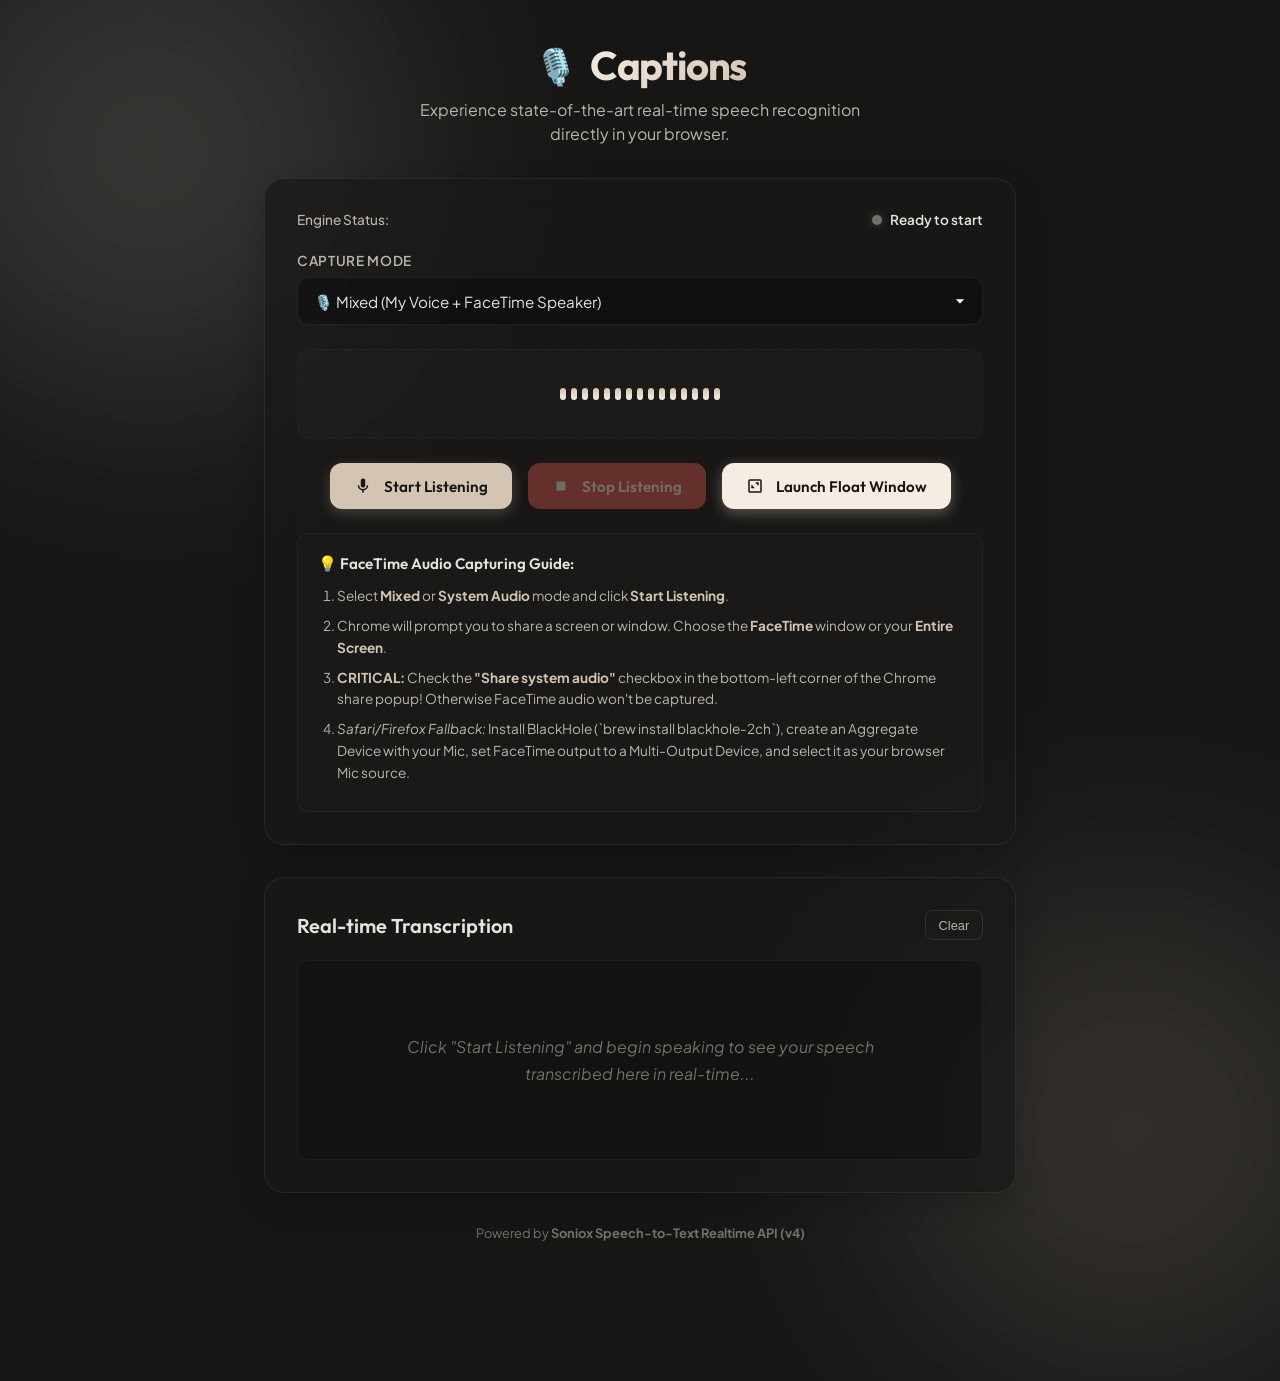
==== static/index.html @ c46feec2 "Initial commit" ====
<!DOCTYPE html>
<html lang="en">
<head>
    <meta charset="UTF-8">
    <meta name="viewport" content="width=device-width, initial-scale=1.0">
    <title>Captions — Real-time Speech-to-Text</title>
    <!-- Google Fonts -->
    <link rel="preconnect" href="https://fonts.googleapis.com">
    <link rel="preconnect" href="https://fonts.gstatic.com" crossorigin>
    <link href="https://fonts.googleapis.com/css2?family=Outfit:wght@300;400;500;600;700&family=Plus+Jakarta+Sans:wght@300;400;500;600;700&display=swap" rel="stylesheet">
    <!-- Main Style Sheet -->
    <link rel="stylesheet" href="/static/style.css?v=1.0.3">
</head>
<body>
    <!-- Background glow gradients -->
    <div class="bg-glow bg-glow-1"></div>
    <div class="bg-glow bg-glow-2"></div>

    <main class="app-container">
        <!-- Header -->
        <header class="app-header">
            <div class="logo-area">
                <span class="logo-icon">🎙️</span>
                <h1><span class="gradient-text">Captions</span></h1>
            </div>
            <p class="subtitle">Experience state-of-the-art real-time speech recognition directly in your browser.</p>
        </header>

        <!-- Main Workspace Card -->
        <section class="workspace-card">
            <!-- Connection Status -->
            <div class="status-bar">
                <span class="status-label">Engine Status:</span>
                <div class="status-indicator">
                    <span id="status-dot" class="dot dot-offline"></span>
                    <span id="status-text" class="status-text">Ready to start</span>
                </div>
            </div>

            <!-- Audio Source Selection -->
            <div class="audio-source-panel">
                <label for="select-source" class="source-label">Capture Mode</label>
                <div class="select-wrapper">
                    <select id="select-source" class="source-select">
                        <option value="mixed" selected>🎙️ Mixed (My Voice + FaceTime Speaker)</option>
                        <option value="system">🔊 System Audio Only (FaceTime Speaker Only)</option>
                        <option value="mic">🎤 Microphone Only (My Voice Only)</option>
                    </select>
                </div>
            </div>

            <!-- Visualizer Container -->
            <div class="visualizer-container" id="visualizer-container">
                <div class="wave-bar"></div>
                <div class="wave-bar"></div>
                <div class="wave-bar"></div>
                <div class="wave-bar"></div>
                <div class="wave-bar"></div>
                <div class="wave-bar"></div>
                <div class="wave-bar"></div>
                <div class="wave-bar"></div>
                <div class="wave-bar"></div>
                <div class="wave-bar"></div>
                <div class="wave-bar"></div>
                <div class="wave-bar"></div>
                <div class="wave-bar"></div>
                <div class="wave-bar"></div>
                <div class="wave-bar"></div>
            </div>

            <!-- Controls -->
            <div class="controls-panel">
                <button id="btn-start" class="btn btn-primary">
                    <svg viewBox="0 0 24 24" class="icon"><path d="M12,2A3,3 0 0,1 15,5V11A3,3 0 0,1 12,14A3,3 0 0,1 9,11V5A3,3 0 0,1 12,2M19,11C19,14.53 16.39,17.44 13,17.93V21H11V17.93C7.61,17.44 5,14.53 5,11H7A5,5 0 0,0 12,16A5,5 0 0,0 17,11H19Z"/></svg>
                    Start Listening
                </button>
                <button id="btn-stop" class="btn btn-danger" disabled>
                    <svg viewBox="0 0 24 24" class="icon"><path d="M18,18H6V6H18V18Z"/></svg>
                    Stop Listening
                </button>
                <button id="btn-float" class="btn btn-accent">
                    <svg viewBox="0 0 24 24" class="icon"><path d="M19,19H5V5H19M19,3H5A2,2 0 0,0 3,5V19A2,2 0 0,0 5,21H19A2,2 0 0,0 21,19V5A2,2 0 0,0 19,3M13,7H17V11H15V9H13M9,13H11V15H7V11H9" /></svg>
                    Launch Float Window
                </button>
            </div>

            <!-- FaceTime Guide -->
            <div class="guide-panel">
                <h4>💡 FaceTime Audio Capturing Guide:</h4>
                <ol>
                    <li>Select <strong>Mixed</strong> or <strong>System Audio</strong> mode and click <strong>Start Listening</strong>.</li>
                    <li>Chrome will prompt you to share a screen or window. Choose the <strong>FaceTime</strong> window or your <strong>Entire Screen</strong>.</li>
                    <li><strong>CRITICAL:</strong> Check the <strong>"Share system audio"</strong> checkbox in the bottom-left corner of the Chrome share popup! Otherwise FaceTime audio won't be captured.</li>
                    <li><em>Safari/Firefox Fallback:</em> Install BlackHole (`brew install blackhole-2ch`), create an Aggregate Device with your Mic, set FaceTime output to a Multi-Output Device, and select it as your browser Mic source.</li>
                </ol>
            </div>
        </section>

        <!-- Transcript Display Panel -->
        <section class="transcript-panel">
            <div class="panel-header">
                <h2>Real-time Transcription</h2>
                <button id="btn-clear" class="btn-clear" title="Clear Transcript">Clear</button>
            </div>
            
            <div class="transcript-box" id="transcript-box">
                <p id="placeholder-text" class="placeholder-text">Click "Start Listening" and begin speaking to see your speech transcribed here in real-time...</p>
                <span id="final-span" class="text-final"></span>
                <span id="nonfinal-span" class="text-nonfinal"></span>
            </div>
        </section>

        <!-- Footer / Technical Info -->
        <footer class="app-footer">
            <p>Powered by <strong>Soniox Speech-to-Text Realtime API (v4)</strong></p>
        </footer>
    </main>

    <!-- App Script -->
    <script src="/static/app.js?v=1.0.3"></script>
</body>
</html>
---- static/style.css ----
/* Design System Tokens */
:root {
    --bg-color: #171615; /* Warm dark charcoal */
    --card-bg: rgba(26, 25, 23, 0.7); /* Warmer card background */
    --border-color: rgba(225, 218, 204, 0.08); /* Warm beige border */
    --text-primary: #e6e3df; /* Warm ivory/white */
    --text-secondary: #bab6ae; /* Muted beige-grey */
    --text-faint: #73706a; /* Warm faint grey */
    
    --primary: #d4c5b3; /* Soft warm beige */
    --primary-glow: rgba(212, 197, 179, 0.25);
    --accent: #f5ede3; /* Warm ivory */
    --accent-glow: rgba(245, 237, 227, 0.3);
    
    --danger: #d9534f; /* Soft warm red */
    --danger-glow: rgba(217, 83, 79, 0.2);
    
    --success: #8bb39c; /* Soft sage green */
    --success-glow: rgba(139, 179, 156, 0.2);
    
    --font-heading: 'Outfit', -apple-system, BlinkMacSystemFont, "Segoe UI", Roboto, sans-serif;
    --font-body: 'Plus Jakarta Sans', -apple-system, BlinkMacSystemFont, "Segoe UI", Roboto, sans-serif;
}

/* Reset & Global */
* {
    box-sizing: border-box;
    margin: 0;
    padding: 0;
}

body {
    background-color: var(--bg-color);
    color: var(--text-primary);
    font-family: var(--font-body);
    min-height: 100vh;
    display: flex;
    justify-content: center;
    align-items: center;
    overflow-x: hidden;
    position: relative;
}

/* Glowing background blur elements */
.bg-glow {
    position: absolute;
    width: 500px;
    height: 500px;
    border-radius: 50%;
    filter: blur(120px);
    opacity: 0.15;
    z-index: -1;
    pointer-events: none;
}
.bg-glow-1 {
    top: -100px;
    left: -100px;
    background-color: var(--accent);
}
.bg-glow-2 {
    bottom: -100px;
    right: -100px;
    background-color: var(--primary);
}

/* Layout Container */
.app-container {
    width: 100%;
    max-width: 800px;
    padding: 2.5rem 1.5rem;
    display: flex;
    flex-direction: column;
    gap: 2rem;
}

/* Header styling */
.app-header {
    text-align: center;
}
.logo-area {
    display: flex;
    justify-content: center;
    align-items: center;
    gap: 0.75rem;
    margin-bottom: 0.5rem;
}
.logo-icon {
    font-size: 2.2rem;
}
.app-header h1 {
    font-family: var(--font-heading);
    font-size: 2.5rem;
    font-weight: 700;
    letter-spacing: -0.03em;
}
.gradient-text {
    background: linear-gradient(135deg, var(--accent) 0%, var(--primary) 100%);
    -webkit-background-clip: text;
    -webkit-text-fill-color: transparent;
}
.subtitle {
    font-size: 1rem;
    color: var(--text-secondary);
    max-width: 500px;
    margin: 0 auto;
    line-height: 1.5;
}

/* Glassmorphic card base */
.workspace-card, .transcript-panel {
    background: var(--card-bg);
    border: 1px solid var(--border-color);
    border-radius: 20px;
    backdrop-filter: blur(16px);
    box-shadow: 0 10px 30px rgba(0, 0, 0, 0.2);
    padding: 2rem;
    transition: transform 0.3s ease, border-color 0.3s ease;
}

.workspace-card:hover {
    border-color: var(--primary-glow);
}

/* Status Bar */
.status-bar {
    display: flex;
    justify-content: space-between;
    align-items: center;
    margin-bottom: 1.5rem;
    font-size: 0.85rem;
}
.status-label {
    color: var(--text-secondary);
    font-weight: 500;
}
.status-indicator {
    display: flex;
    align-items: center;
    gap: 0.5rem;
}
.dot {
    width: 10px;
    height: 10px;
    border-radius: 50%;
    display: inline-block;
}
.dot-offline {
    background-color: var(--text-faint);
    box-shadow: 0 0 8px rgba(107, 114, 128, 0.5);
}
.dot-connecting {
    background-color: var(--accent);
    box-shadow: 0 0 10px var(--accent);
    animation: pulse 1.5s infinite;
}
.dot-online {
    background-color: var(--success);
    box-shadow: 0 0 10px var(--success);
    animation: pulse-online 1.5s infinite;
}
.status-text {
    font-weight: 600;
    color: var(--text-primary);
}

/* Capture Mode Selection UI */
.audio-source-panel {
    display: flex;
    flex-direction: column;
    gap: 0.5rem;
    margin-bottom: 1.5rem;
}
.source-label {
    font-size: 0.85rem;
    font-weight: 600;
    color: var(--text-secondary);
    text-transform: uppercase;
    letter-spacing: 0.05em;
}
.select-wrapper {
    position: relative;
    width: 100%;
}
.source-select {
    width: 100%;
    background-color: rgba(0, 0, 0, 0.3);
    border: 1px solid var(--border-color);
    border-radius: 12px;
    padding: 0.85rem 1rem;
    font-family: var(--font-body);
    font-size: 0.95rem;
    color: var(--text-primary);
    cursor: pointer;
    outline: none;
    transition: all 0.3s ease;
    appearance: none; /* Removes default browser arrows */
    background-image: url("data:image/svg+xml;utf8,<svg xmlns='http://www.w3.org/2000/svg' width='24' height='24' viewBox='0 0 24 24' fill='white'><path d='M7 10l5 5 5-5z'/></svg>");
    background-repeat: no-repeat;
    background-position: right 12px center;
    background-size: 20px;
}
.source-select:hover {
    border-color: var(--primary);
    background-color: rgba(255, 255, 255, 0.02);
}
.source-select:focus {
    border-color: var(--primary);
    box-shadow: 0 0 0 2px var(--primary-glow);
}
.source-select option {
    background-color: var(--bg-color);
    color: var(--text-primary);
    padding: 10px;
}

/* FaceTime Guide Panel */
.guide-panel {
    margin-top: 1.5rem;
    background: rgba(255, 255, 255, 0.01);
    border: 1px solid rgba(255, 255, 255, 0.04);
    border-radius: 12px;
    padding: 1.25rem;
}
.guide-panel h4 {
    font-family: var(--font-heading);
    font-size: 0.95rem;
    font-weight: 600;
    color: var(--text-primary);
    margin-bottom: 0.75rem;
}
.guide-panel ol {
    padding-left: 1.2rem;
    font-size: 0.85rem;
    color: var(--text-secondary);
    line-height: 1.6;
}
.guide-panel li {
    margin-bottom: 0.5rem;
}
.guide-panel li strong {
    color: var(--primary);
}

/* Dynamic Visualizer (Wave Bars) */
.visualizer-container {
    height: 90px;
    display: flex;
    justify-content: center;
    align-items: center;
    gap: 5px;
    margin: 1.5rem 0;
    background: rgba(255, 255, 255, 0.02);
    border-radius: 12px;
    border: 1px dashed rgba(255, 255, 255, 0.04);
    overflow: hidden;
}
.wave-bar {
    width: 6px;
    height: 12px;
    background: linear-gradient(to top, var(--accent) 0%, var(--primary) 100%);
    border-radius: 3px;
    transform: scaleY(1);
    transition: transform 0.1s ease;
    transform-origin: center;
}

/* Controls Panel */
.controls-panel {
    display: flex;
    justify-content: center;
    gap: 1rem;
    flex-wrap: wrap;
}
.btn {
    display: inline-flex;
    align-items: center;
    gap: 0.75rem;
    padding: 0.85rem 1.5rem;
    font-family: var(--font-heading);
    font-size: 0.95rem;
    font-weight: 600;
    border-radius: 12px;
    border: none;
    cursor: pointer;
    transition: all 0.3s cubic-bezier(0.16, 1, 0.3, 1);
    outline: none;
}
.icon {
    width: 18px;
    height: 18px;
    fill: currentColor;
}
.btn-primary {
    background-color: var(--primary);
    color: #171615; /* Dark charcoal for contrast */
    box-shadow: 0 4px 14px var(--primary-glow);
}
.btn-primary:hover:not(:disabled) {
    transform: translateY(-2px);
    box-shadow: 0 6px 20px rgba(212, 197, 179, 0.45);
}
.btn-primary:active:not(:disabled) {
    transform: translateY(0);
}
.btn-danger {
    background-color: var(--danger);
    color: #f5ede3; /* Ivory text for readability */
    box-shadow: 0 4px 14px var(--danger-glow);
}
.btn-danger:hover:not(:disabled) {
    transform: translateY(-2px);
    box-shadow: 0 6px 20px rgba(217, 83, 79, 0.4);
}
.btn-danger:active:not(:disabled) {
    transform: translateY(0);
}
.btn-accent {
    background-color: var(--accent);
    color: #171615; /* Dark charcoal for high contrast against ivory */
    box-shadow: 0 4px 14px var(--accent-glow);
}
.btn-accent:hover:not(:disabled) {
    transform: translateY(-2px);
    box-shadow: 0 6px 20px rgba(245, 237, 227, 0.4);
}
.btn-accent:active:not(:disabled) {
    transform: translateY(0);
}
.btn:disabled {
    opacity: 0.4;
    cursor: not-allowed;
    box-shadow: none;
    transform: none !important;
}

/* Transcript Display styling */
.transcript-panel {
    display: flex;
    flex-direction: column;
    gap: 1.25rem;
}
.panel-header {
    display: flex;
    justify-content: space-between;
    align-items: center;
}
.panel-header h2 {
    font-family: var(--font-heading);
    font-size: 1.25rem;
    font-weight: 600;
}
.btn-clear {
    background: transparent;
    border: 1px solid rgba(255, 255, 255, 0.1);
    color: var(--text-secondary);
    padding: 0.4rem 0.8rem;
    border-radius: 8px;
    font-size: 0.8rem;
    cursor: pointer;
    font-weight: 500;
    transition: all 0.2s ease;
}
.btn-clear:hover {
    background: rgba(255, 255, 255, 0.05);
    border-color: rgba(255, 255, 255, 0.2);
    color: var(--text-primary);
}

.transcript-box {
    min-height: 200px;
    max-height: 400px;
    background: rgba(0, 0, 0, 0.2);
    border: 1px solid rgba(255, 255, 255, 0.04);
    border-radius: 12px;
    padding: 1.25rem;
    overflow-y: auto;
    font-size: 1.1rem;
    line-height: 1.7;
    position: relative;
    scroll-behavior: smooth;
}

/* Custom Scrollbar for Transcript Box */
.transcript-box::-webkit-scrollbar {
    width: 6px;
}
.transcript-box::-webkit-scrollbar-track {
    background: transparent;
}
.transcript-box::-webkit-scrollbar-thumb {
    background: rgba(255, 255, 255, 0.1);
    border-radius: 3px;
}
.transcript-box::-webkit-scrollbar-thumb:hover {
    background: rgba(255, 255, 255, 0.25);
}

.placeholder-text {
    color: var(--text-faint);
    font-style: italic;
    font-size: 1rem;
    position: absolute;
    top: 50%;
    left: 50%;
    transform: translate(-50%, -50%);
    width: 80%;
    text-align: center;
    pointer-events: none;
}

.text-final {
    color: var(--text-primary);
    font-weight: 400;
}

.text-nonfinal {
    color: var(--text-secondary);
    font-weight: 400;
    background: linear-gradient(135deg, var(--accent) 0%, var(--primary) 100%);
    -webkit-background-clip: text;
    -webkit-text-fill-color: transparent;
    opacity: 0.75;
    border-bottom: 1px dashed rgba(0, 240, 255, 0.3);
}

/* Footer Info */
footer {
    text-align: center;
    font-size: 0.8rem;
    color: var(--text-faint);
}

/* Animations */
@keyframes pulse {
    0% { transform: scale(1); opacity: 1; }
    50% { transform: scale(1.2); opacity: 0.6; }
    100% { transform: scale(1); opacity: 1; }
}

@keyframes pulse-online {
    0% { transform: scale(1); box-shadow: 0 0 6px var(--success); }
    50% { transform: scale(1.25); box-shadow: 0 0 14px var(--success); }
    100% { transform: scale(1); box-shadow: 0 0 6px var(--success); }
}

/* ==========================================================================
   Floating / PiP Window Styles
   ========================================================================== */
.pip-body {
    background-color: #06070a !important;
    color: var(--text-primary) !important;
    margin: 0 !important;
    padding: 12px !important;
    height: 100vh !important;
    overflow: hidden !important;
    display: flex !important;
    flex-direction: column !important;
    font-family: var(--font-body) !important;
}

.pip-root {
    display: flex;
    flex-direction: column;
    height: 100%;
}

.pip-transcript-box {
    flex: 1;
    overflow-y: auto;
    font-size: 1.25rem;
    font-weight: 400;
    line-height: 1.6;
    padding-right: 4px;
    scroll-behavior: smooth;
    display: flex;
    flex-direction: column;
    justify-content: flex-end; /* Keeps text pinned to the bottom */
}

/* Hide scrollbars in PiP window for complete minimalism */
.pip-transcript-box::-webkit-scrollbar {
    display: none;
}

.pip-scroll-wrapper {
    display: inline;
}

.pip-text-final {
    color: #ffffff;
}

.pip-text-nonfinal {
    background: linear-gradient(135deg, var(--accent) 0%, var(--primary) 100%);
    -webkit-background-clip: text;
    -webkit-text-fill-color: transparent;
    opacity: 0.85;
    border-bottom: 1px dashed rgba(0, 240, 255, 0.3);
}
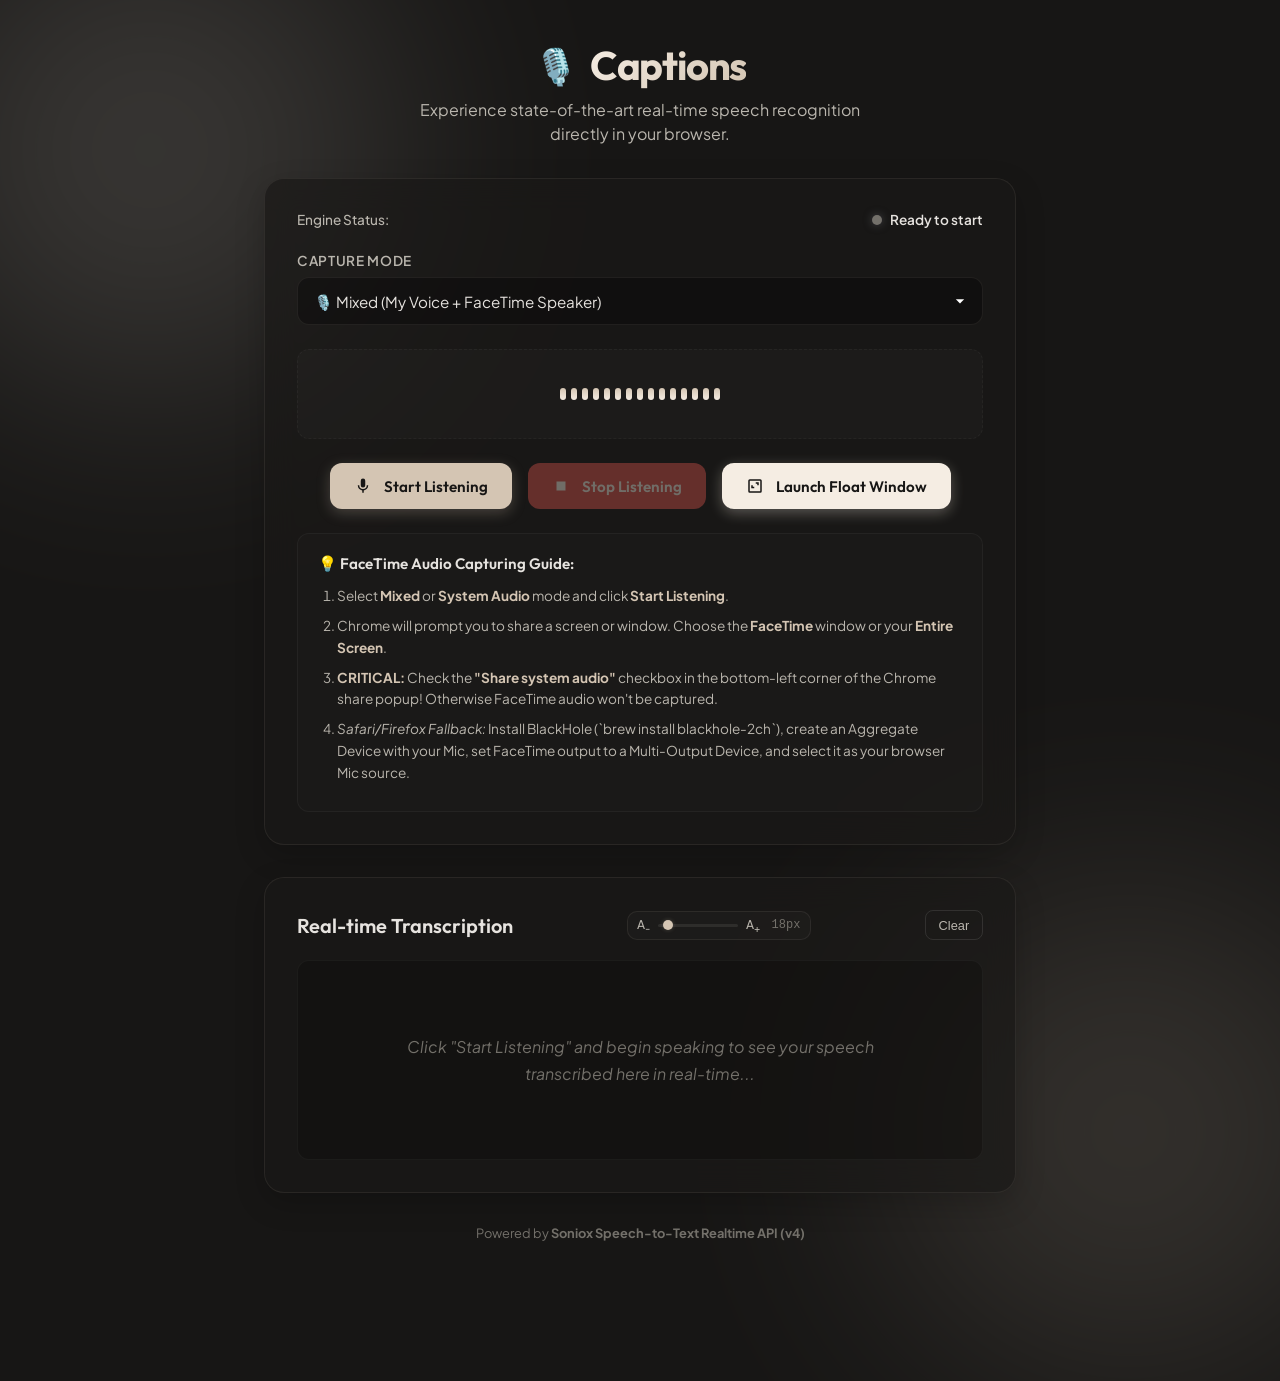
==== commit 5a90ce27: "Implement bi-directional font size adjustment slider and zoom buttons" ====
--- a/static/index.html
+++ b/static/index.html
@@ -100,8 +100,15 @@
         <section class="transcript-panel">
             <div class="panel-header">
                 <h2>Real-time Transcription</h2>
+                <div class="font-size-control">
+                    <span class="font-label">A<sub>-</sub></span>
+                    <input type="range" id="font-size-slider" min="14" max="72" value="18" class="font-slider">
+                    <span class="font-label">A<sub>+</sub></span>
+                    <span id="font-size-value" class="font-value">18px</span>
+                </div>
                 <button id="btn-clear" class="btn-clear" title="Clear Transcript">Clear</button>
             </div>
+
             
             <div class="transcript-box" id="transcript-box">
                 <p id="placeholder-text" class="placeholder-text">Click "Start Listening" and begin speaking to see your speech transcribed here in real-time...</p>
--- a/static/style.css
+++ b/static/style.css
@@ -374,11 +374,60 @@
     border-radius: 12px;
     padding: 1.25rem;
     overflow-y: auto;
-    font-size: 1.1rem;
+    font-size: var(--caption-font-size, 18px);
     line-height: 1.7;
     position: relative;
     scroll-behavior: smooth;
 }
+
+/* Font Size Control */
+.font-size-control {
+    display: flex;
+    align-items: center;
+    gap: 0.5rem;
+    background: rgba(255, 255, 255, 0.02);
+    border: 1px solid var(--border-color);
+    padding: 0.3rem 0.6rem;
+    border-radius: 10px;
+    color: var(--text-secondary);
+}
+.font-label {
+    font-size: 0.75rem;
+    font-weight: 500;
+    user-select: none;
+}
+.font-slider {
+    -webkit-appearance: none;
+    appearance: none;
+    width: 80px;
+    height: 3px;
+    background: rgba(255, 255, 255, 0.08);
+    border-radius: 2px;
+    outline: none;
+    cursor: pointer;
+}
+.font-slider::-webkit-slider-thumb {
+    -webkit-appearance: none;
+    appearance: none;
+    width: 10px;
+    height: 10px;
+    border-radius: 50%;
+    background: var(--primary);
+    box-shadow: 0 0 4px var(--primary-glow);
+    transition: transform 0.1s ease;
+}
+.font-slider::-webkit-slider-thumb:hover {
+    transform: scale(1.3);
+}
+.font-value {
+    font-size: 0.75rem;
+    font-family: monospace;
+    color: var(--text-faint);
+    min-width: 32px;
+    text-align: right;
+    user-select: none;
+}
+
 
 /* Custom Scrollbar for Transcript Box */
 .transcript-box::-webkit-scrollbar {
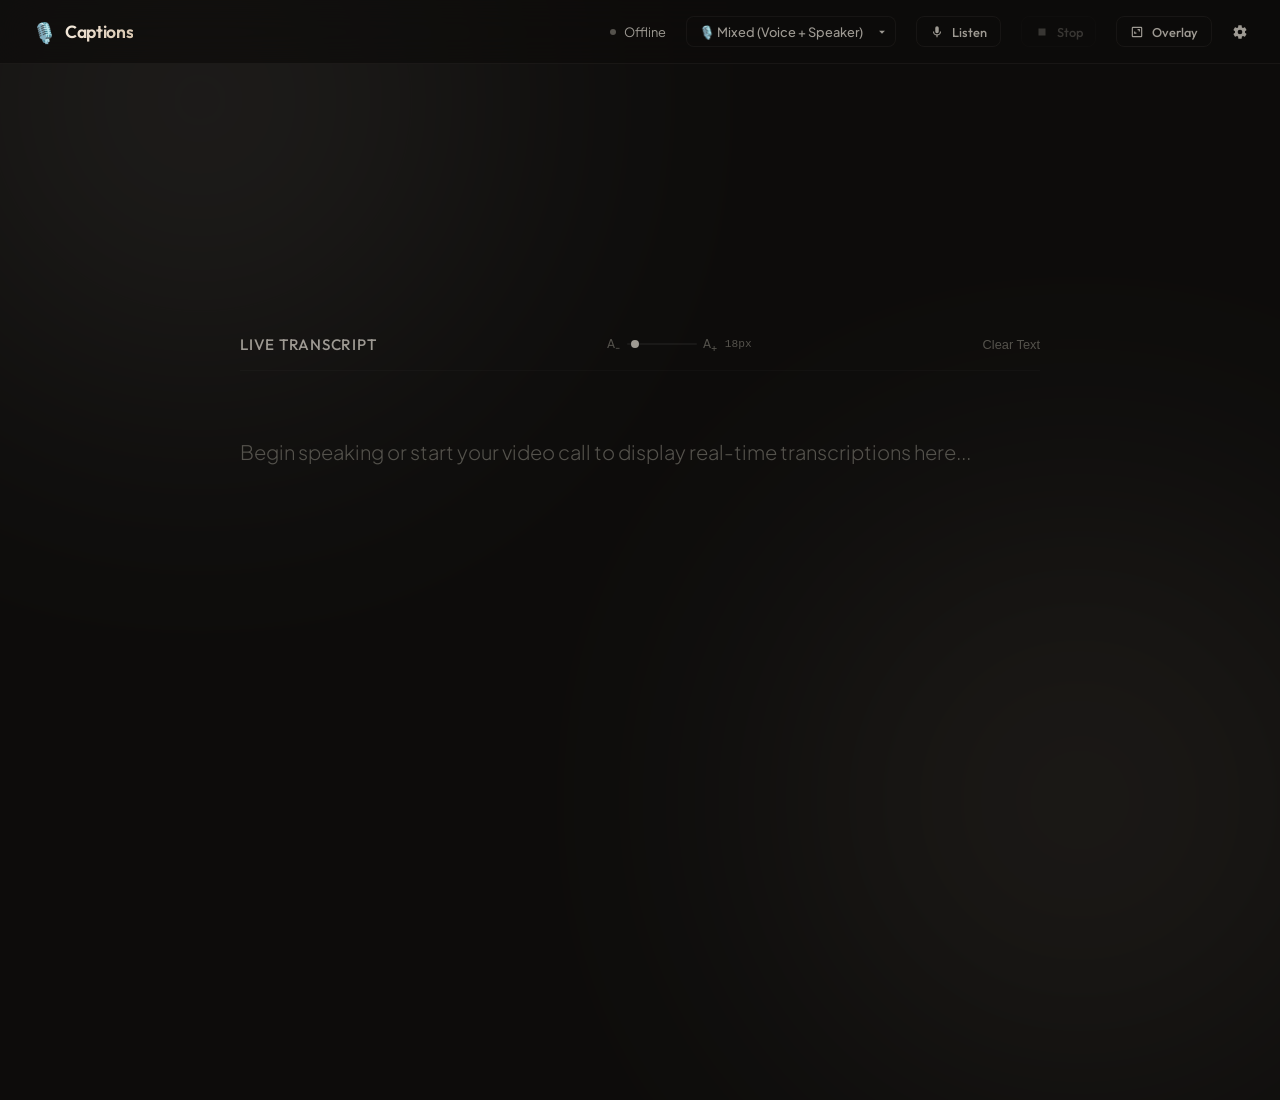
==== commit 2f75127a: "Redesign UI to a premium minimalist consumer product inspired by Arc, Linear, and macOS accessibilit" ====
--- a/static/index.html
+++ b/static/index.html
@@ -7,7 +7,7 @@
     <!-- Google Fonts -->
     <link rel="preconnect" href="https://fonts.googleapis.com">
     <link rel="preconnect" href="https://fonts.gstatic.com" crossorigin>
-    <link href="https://fonts.googleapis.com/css2?family=Outfit:wght@300;400;500;600;700&family=Plus+Jakarta+Sans:wght@300;400;500;600;700&display=swap" rel="stylesheet">
+    <link href="https://fonts.googleapis.com/css2?family=Outfit:wght@300;400;500;600;700&family=Plus+Jakarta+Sans:wght@300;400;500;600&display=swap" rel="stylesheet">
     <!-- Main Style Sheet -->
     <link rel="stylesheet" href="/static/style.css?v=1.0.3">
 </head>
@@ -15,114 +15,125 @@
     <!-- Background glow gradients -->
     <div class="bg-glow bg-glow-1"></div>
     <div class="bg-glow bg-glow-2"></div>
-
-    <main class="app-container">
-        <!-- Header -->
-        <header class="app-header">
-            <div class="logo-area">
-                <span class="logo-icon">🎙️</span>
-                <h1><span class="gradient-text">Captions</span></h1>
-            </div>
-            <p class="subtitle">Experience state-of-the-art real-time speech recognition directly in your browser.</p>
-        </header>
-
-        <!-- Main Workspace Card -->
-        <section class="workspace-card">
-            <!-- Connection Status -->
-            <div class="status-bar">
-                <span class="status-label">Engine Status:</span>
-                <div class="status-indicator">
-                    <span id="status-dot" class="dot dot-offline"></span>
-                    <span id="status-text" class="status-text">Ready to start</span>
+ 
+    <!-- Minimal Top Toolbar -->
+    <header class="app-toolbar">
+        <div class="logo-area">
+            <span class="logo-icon">🎙️</span>
+            <span class="logo-text">Captions</span>
+        </div>
+ 
+        <div class="toolbar-controls">
+            <!-- Engine Status -->
+            <div class="status-indicator">
+                <span id="status-dot" class="dot dot-offline"></span>
+                <span id="status-text" class="status-text">Offline</span>
+                
+                <!-- Tiny Audio Wave Visualizer -->
+                <div class="visualizer-mini" id="visualizer-mini" style="display: none;">
+                    <div class="mini-bar"></div>
+                    <div class="mini-bar"></div>
+                    <div class="mini-bar"></div>
+                    <div class="mini-bar"></div>
                 </div>
             </div>
-
-            <!-- Audio Source Selection -->
-            <div class="audio-source-panel">
-                <label for="select-source" class="source-label">Capture Mode</label>
-                <div class="select-wrapper">
-                    <select id="select-source" class="source-select">
-                        <option value="mixed" selected>🎙️ Mixed (My Voice + FaceTime Speaker)</option>
-                        <option value="system">🔊 System Audio Only (FaceTime Speaker Only)</option>
-                        <option value="mic">🎤 Microphone Only (My Voice Only)</option>
-                    </select>
-                </div>
+ 
+            <!-- Audio Capture Source Selector -->
+            <div class="select-wrapper">
+                <select id="select-source" class="source-select" title="Capture Mode">
+                    <option value="mixed" selected>🎙️ Mixed (Voice + Speaker)</option>
+                    <option value="system">🔊 System Audio Only</option>
+                    <option value="mic">🎤 Microphone Only</option>
+                </select>
             </div>
-
-            <!-- Visualizer Container -->
-            <div class="visualizer-container" id="visualizer-container">
-                <div class="wave-bar"></div>
-                <div class="wave-bar"></div>
-                <div class="wave-bar"></div>
-                <div class="wave-bar"></div>
-                <div class="wave-bar"></div>
-                <div class="wave-bar"></div>
-                <div class="wave-bar"></div>
-                <div class="wave-bar"></div>
-                <div class="wave-bar"></div>
-                <div class="wave-bar"></div>
-                <div class="wave-bar"></div>
-                <div class="wave-bar"></div>
-                <div class="wave-bar"></div>
-                <div class="wave-bar"></div>
-                <div class="wave-bar"></div>
-            </div>
-
-            <!-- Controls -->
-            <div class="controls-panel">
-                <button id="btn-start" class="btn btn-primary">
-                    <svg viewBox="0 0 24 24" class="icon"><path d="M12,2A3,3 0 0,1 15,5V11A3,3 0 0,1 12,14A3,3 0 0,1 9,11V5A3,3 0 0,1 12,2M19,11C19,14.53 16.39,17.44 13,17.93V21H11V17.93C7.61,17.44 5,14.53 5,11H7A5,5 0 0,0 12,16A5,5 0 0,0 17,11H19Z"/></svg>
-                    Start Listening
-                </button>
-                <button id="btn-stop" class="btn btn-danger" disabled>
-                    <svg viewBox="0 0 24 24" class="icon"><path d="M18,18H6V6H18V18Z"/></svg>
-                    Stop Listening
-                </button>
-                <button id="btn-float" class="btn btn-accent">
-                    <svg viewBox="0 0 24 24" class="icon"><path d="M19,19H5V5H19M19,3H5A2,2 0 0,0 3,5V19A2,2 0 0,0 5,21H19A2,2 0 0,0 21,19V5A2,2 0 0,0 19,3M13,7H17V11H15V9H13M9,13H11V15H7V11H9" /></svg>
-                    Launch Float Window
-                </button>
-            </div>
-
-            <!-- FaceTime Guide -->
-            <div class="guide-panel">
-                <h4>💡 FaceTime Audio Capturing Guide:</h4>
-                <ol>
-                    <li>Select <strong>Mixed</strong> or <strong>System Audio</strong> mode and click <strong>Start Listening</strong>.</li>
-                    <li>Chrome will prompt you to share a screen or window. Choose the <strong>FaceTime</strong> window or your <strong>Entire Screen</strong>.</li>
-                    <li><strong>CRITICAL:</strong> Check the <strong>"Share system audio"</strong> checkbox in the bottom-left corner of the Chrome share popup! Otherwise FaceTime audio won't be captured.</li>
-                    <li><em>Safari/Firefox Fallback:</em> Install BlackHole (`brew install blackhole-2ch`), create an Aggregate Device with your Mic, set FaceTime output to a Multi-Output Device, and select it as your browser Mic source.</li>
-                </ol>
-            </div>
-        </section>
-
-        <!-- Transcript Display Panel -->
-        <section class="transcript-panel">
-            <div class="panel-header">
-                <h2>Real-time Transcription</h2>
+ 
+            <!-- Control Buttons -->
+            <button id="btn-start" class="btn-minimal" title="Start Listening">
+                <svg viewBox="0 0 24 24"><path d="M12,2A3,3 0 0,1 15,5V11A3,3 0 0,1 12,14A3,3 0 0,1 9,11V5A3,3 0 0,1 12,2M19,11C19,14.53 16.39,17.44 13,17.93V21H11V17.93C7.61,17.44 5,14.53 5,11H7A5,5 0 0,0 12,16A5,5 0 0,0 17,11H19Z"/></svg>
+                Listen
+            </button>
+            <button id="btn-stop" class="btn-minimal" disabled title="Stop Listening">
+                <svg viewBox="0 0 24 24"><path d="M18,18H6V6H18V18Z"/></svg>
+                Stop
+            </button>
+            <button id="btn-float" class="btn-minimal" title="Launch Float overlay">
+                <svg viewBox="0 0 24 24"><path d="M19,19H5V5H19M19,3H5A2,2 0 0,0 3,5V19A2,2 0 0,0 5,21H19A2,2 0 0,0 21,19V5A2,2 0 0,0 19,3M13,7H17V11H15V9H13M9,13H11V15H7V11H9" /></svg>
+                Overlay
+            </button>
+ 
+            <!-- Settings Toggler -->
+            <button id="btn-settings" class="btn-settings" title="Application Settings">
+                <svg viewBox="0 0 24 24"><path d="M12,15.5A3.5,3.5 0 0,1 8.5,12A3.5,3.5 0 0,1 12,8.5A3.5,3.5 0 0,1 15.5,12A3.5,3.5 0 0,1 12,15.5M19.43,12.97C19.47,12.65 19.5,12.33 19.5,12C19.5,11.67 19.47,11.34 19.43,11L21.54,9.37C21.73,9.22 21.78,8.95 21.66,8.73L19.66,5.27C19.54,5.05 19.27,4.96 19.05,5.05L16.56,6.05C16.04,5.66 15.47,5.34 14.86,5.08L14.47,2.42C14.43,2.18 14.22,2 13.97,2H9.97C9.72,2 9.51,2.18 9.47,2.42L9.09,5.08C8.47,5.34 7.9,5.66 7.38,6.05L4.89,5.05C4.67,4.96 4.4,5.05 4.28,5.27L2.28,8.73C2.16,8.95 2.21,9.22 2.4,9.37L4.51,11C4.47,11.34 4.5,11.67 4.5,12C4.5,12.33 4.47,12.65 4.51,12.97L2.4,14.63C2.21,14.78 2.16,15.05 2.28,15.27L4.28,18.73C4.4,18.95 4.67,19.04 4.89,18.95L7.38,17.95C7.9,18.34 8.47,18.66 9.09,18.92L9.47,21.58C9.51,21.82 9.72,22 9.97,22H13.97C14.22,22 14.43,21.82 14.47,21.58L14.86,18.92C15.47,18.66 16.04,18.34 16.56,17.95L19.05,18.95C19.27,19.04 19.54,18.95 19.66,18.73L21.66,15.27C21.78,15.05 21.73,14.78 21.54,14.63L19.43,12.97Z"/></svg>
+            </button>
+        </div>
+    </header>
+ 
+    <!-- Main Workspace -->
+    <main class="app-main">
+        <section class="transcript-container">
+            <!-- Transcript Header -->
+            <div class="transcript-header">
+                <h2>Live Transcript</h2>
+                
+                <!-- Compact Font Size slider -->
                 <div class="font-size-control">
                     <span class="font-label">A<sub>-</sub></span>
                     <input type="range" id="font-size-slider" min="14" max="72" value="18" class="font-slider">
                     <span class="font-label">A<sub>+</sub></span>
                     <span id="font-size-value" class="font-value">18px</span>
                 </div>
-                <button id="btn-clear" class="btn-clear" title="Clear Transcript">Clear</button>
+ 
+                <button id="btn-clear" class="btn-clear" title="Clear Transcript">Clear Text</button>
             </div>
-
-            
+ 
+            <!-- Focused Transcript Box -->
             <div class="transcript-box" id="transcript-box">
-                <p id="placeholder-text" class="placeholder-text">Click "Start Listening" and begin speaking to see your speech transcribed here in real-time...</p>
+                <p id="placeholder-text" class="placeholder-text">Begin speaking or start your video call to display real-time transcriptions here...</p>
                 <span id="final-span" class="text-final"></span>
                 <span id="nonfinal-span" class="text-nonfinal"></span>
             </div>
         </section>
-
-        <!-- Footer / Technical Info -->
-        <footer class="app-footer">
-            <p>Powered by <strong>Soniox Speech-to-Text Realtime API (v4)</strong></p>
-        </footer>
     </main>
-
+ 
+    <!-- Settings Overlay Modal (Raycast style) -->
+    <div class="modal-overlay" id="settings-modal-overlay">
+        <div class="settings-modal">
+            <header class="modal-header">
+                <h3>Application Settings</h3>
+                <button id="btn-close-modal" class="btn-close-modal" title="Close Settings">×</button>
+            </header>
+ 
+            <div class="modal-body">
+                <!-- Guide Section -->
+                <div class="settings-section">
+                    <h4>💡 FaceTime Audio Capturing Guide</h4>
+                    <ol class="guide-list">
+                        <li>Select <strong>Mixed</strong> or <strong>System Audio</strong> capture mode.</li>
+                        <li>Click <strong>Listen</strong> and Chrome will prompt you to share a screen or window.</li>
+                        <li>Select the <strong>FaceTime</strong> window or your <strong>Entire Screen</strong>.</li>
+                        <li><strong>CRITICAL:</strong> Check the <strong>"Share system audio"</strong> checkbox in the Chrome share popup window! Otherwise FaceTime speaker audio won't be captured.</li>
+                        <li><em>Safari/Firefox Fallback:</em> Create an Aggregate Device with BlackHole and map it as your default Mic source.</li>
+                    </ol>
+                </div>
+ 
+                <!-- Info Section -->
+                <div class="settings-section">
+                    <h4>⚙️ System Info</h4>
+                    <ul class="guide-list" style="list-style-type: none; padding-left: 0;">
+                        <li>Status: <strong style="color: var(--text-primary)">Ready to connect</strong></li>
+                        <li>Backend Host: <code style="font-family: monospace; color: var(--primary);">localhost:8000</code></li>
+                        <li>Interface Resolution: <strong style="color: var(--text-primary)">Consumer High-DPI</strong></li>
+                    </ul>
+                </div>
+            </div>
+ 
+            <footer class="modal-footer">
+                <p>Powered by <strong>Soniox Realtime API (v4)</strong></p>
+                <span>v1.1.0</span>
+            </footer>
+        </div>
+    </div>
+ 
     <!-- App Script -->
     <script src="/static/app.js?v=1.0.3"></script>
 </body>
--- a/static/style.css
+++ b/static/style.css
@@ -1,28 +1,29 @@
-/* Design System Tokens */
+/* Premium Consumer Design System Tokens */
 :root {
-    --bg-color: #171615; /* Warm dark charcoal */
-    --card-bg: rgba(26, 25, 23, 0.7); /* Warmer card background */
-    --border-color: rgba(225, 218, 204, 0.08); /* Warm beige border */
-    --text-primary: #e6e3df; /* Warm ivory/white */
-    --text-secondary: #bab6ae; /* Muted beige-grey */
-    --text-faint: #73706a; /* Warm faint grey */
+    --bg-color: #0d0c0b; /* Deep warm black/charcoal */
+    --card-bg: rgba(22, 21, 19, 0.6); /* Translucent warm grey */
+    --border-color: rgba(225, 218, 204, 0.05); /* Minimal separator line */
+    --text-primary: #f2efeb; /* Soft warm white/ivory */
+    --text-secondary: #9e9a93; /* Muted warm grey */
+    --text-faint: #54524c; /* Faint warm grey */
     
-    --primary: #d4c5b3; /* Soft warm beige */
-    --primary-glow: rgba(212, 197, 179, 0.25);
-    --accent: #f5ede3; /* Warm ivory */
-    --accent-glow: rgba(245, 237, 227, 0.3);
+    --primary: #d6c3ac; /* Soft warm sand/beige */
+    --primary-glow: rgba(214, 195, 172, 0.15);
+    --accent: #f7ede0; /* Bright warm ivory */
+    --accent-glow: rgba(247, 237, 224, 0.2);
     
-    --danger: #d9534f; /* Soft warm red */
-    --danger-glow: rgba(217, 83, 79, 0.2);
-    
+    --danger: #e06c67; /* Soft warm red */
+    --danger-glow: rgba(224, 108, 103, 0.15);
     --success: #8bb39c; /* Soft sage green */
     --success-glow: rgba(139, 179, 156, 0.2);
     
     --font-heading: 'Outfit', -apple-system, BlinkMacSystemFont, "Segoe UI", Roboto, sans-serif;
     --font-body: 'Plus Jakarta Sans', -apple-system, BlinkMacSystemFont, "Segoe UI", Roboto, sans-serif;
-}
-
-/* Reset & Global */
+    
+    --caption-font-size: 1.5rem;
+}
+
+/* Global Reset */
 * {
     box-sizing: border-box;
     margin: 0;
@@ -34,427 +35,278 @@
     color: var(--text-primary);
     font-family: var(--font-body);
     min-height: 100vh;
-    display: flex;
-    justify-content: center;
-    align-items: center;
-    overflow-x: hidden;
+    overflow: hidden;
     position: relative;
-}
-
-/* Glowing background blur elements */
+    display: flex;
+    flex-direction: column;
+}
+
+/* Arc-style Background Ambient Glows */
 .bg-glow {
     position: absolute;
-    width: 500px;
-    height: 500px;
+    width: 600px;
+    height: 600px;
     border-radius: 50%;
-    filter: blur(120px);
-    opacity: 0.15;
+    filter: blur(140px);
+    opacity: 0.08;
     z-index: -1;
     pointer-events: none;
 }
 .bg-glow-1 {
-    top: -100px;
+    top: -200px;
     left: -100px;
     background-color: var(--accent);
 }
 .bg-glow-2 {
-    bottom: -100px;
+    bottom: -200px;
     right: -100px;
     background-color: var(--primary);
 }
 
-/* Layout Container */
-.app-container {
+/* Minimal Top Toolbar (Arc / Raycast style) */
+.app-toolbar {
     width: 100%;
-    max-width: 800px;
-    padding: 2.5rem 1.5rem;
-    display: flex;
-    flex-direction: column;
-    gap: 2rem;
-}
-
-/* Header styling */
-.app-header {
-    text-align: center;
-}
+    height: 64px;
+    border-bottom: 1px solid var(--border-color);
+    background: rgba(13, 12, 11, 0.7);
+    backdrop-filter: blur(20px);
+    -webkit-backdrop-filter: blur(20px);
+    display: flex;
+    justify-content: space-between;
+    align-items: center;
+    padding: 0 2rem;
+    z-index: 100;
+}
+
 .logo-area {
     display: flex;
-    justify-content: center;
-    align-items: center;
-    gap: 0.75rem;
-    margin-bottom: 0.5rem;
+    align-items: center;
+    gap: 0.5rem;
 }
 .logo-icon {
-    font-size: 2.2rem;
-}
-.app-header h1 {
+    font-size: 1.25rem;
+}
+.logo-text {
     font-family: var(--font-heading);
-    font-size: 2.5rem;
-    font-weight: 700;
-    letter-spacing: -0.03em;
-}
-.gradient-text {
+    font-size: 1.1rem;
+    font-weight: 600;
+    letter-spacing: -0.02em;
     background: linear-gradient(135deg, var(--accent) 0%, var(--primary) 100%);
     -webkit-background-clip: text;
     -webkit-text-fill-color: transparent;
 }
-.subtitle {
-    font-size: 1rem;
-    color: var(--text-secondary);
-    max-width: 500px;
-    margin: 0 auto;
-    line-height: 1.5;
-}
-
-/* Glassmorphic card base */
-.workspace-card, .transcript-panel {
-    background: var(--card-bg);
-    border: 1px solid var(--border-color);
-    border-radius: 20px;
-    backdrop-filter: blur(16px);
-    box-shadow: 0 10px 30px rgba(0, 0, 0, 0.2);
-    padding: 2rem;
-    transition: transform 0.3s ease, border-color 0.3s ease;
-}
-
-.workspace-card:hover {
-    border-color: var(--primary-glow);
-}
-
-/* Status Bar */
-.status-bar {
-    display: flex;
-    justify-content: space-between;
-    align-items: center;
-    margin-bottom: 1.5rem;
-    font-size: 0.85rem;
-}
-.status-label {
-    color: var(--text-secondary);
-    font-weight: 500;
-}
+
+/* Toolbar Control Group */
+.toolbar-controls {
+    display: flex;
+    align-items: center;
+    gap: 1.25rem;
+}
+
+/* Status Indicator Group */
 .status-indicator {
     display: flex;
     align-items: center;
     gap: 0.5rem;
+    font-size: 0.8rem;
+    color: var(--text-secondary);
 }
 .dot {
-    width: 10px;
-    height: 10px;
+    width: 6px;
+    height: 6px;
     border-radius: 50%;
-    display: inline-block;
 }
 .dot-offline {
     background-color: var(--text-faint);
-    box-shadow: 0 0 8px rgba(107, 114, 128, 0.5);
 }
 .dot-connecting {
-    background-color: var(--accent);
-    box-shadow: 0 0 10px var(--accent);
+    background-color: var(--primary);
+    box-shadow: 0 0 8px var(--primary-glow);
     animation: pulse 1.5s infinite;
 }
 .dot-online {
     background-color: var(--success);
-    box-shadow: 0 0 10px var(--success);
+    box-shadow: 0 0 8px var(--success-glow);
     animation: pulse-online 1.5s infinite;
 }
-.status-text {
-    font-weight: 600;
-    color: var(--text-primary);
-}
-
-/* Capture Mode Selection UI */
-.audio-source-panel {
+
+/* Minimal Selector Dropdown */
+.select-wrapper {
+    position: relative;
+}
+.source-select {
+    background: transparent;
+    border: 1px solid var(--border-color);
+    border-radius: 8px;
+    padding: 0.4rem 2rem 0.4rem 0.75rem;
+    font-family: var(--font-body);
+    font-size: 0.8rem;
+    font-weight: 500;
+    color: var(--text-secondary);
+    cursor: pointer;
+    outline: none;
+    appearance: none;
+    -webkit-appearance: none;
+    background-image: url("data:image/svg+xml;utf8,<svg xmlns='http://www.w3.org/2000/svg' width='16' height='16' viewBox='0 0 24 24' fill='%239e9a93'><path d='M7 10l5 5 5-5z'/></svg>");
+    background-repeat: no-repeat;
+    background-position: right 6px center;
+    background-size: 14px;
+    transition: all 0.2s ease;
+}
+.source-select:hover {
+    color: var(--text-primary);
+    border-color: rgba(255, 255, 255, 0.15);
+}
+
+/* Minimal Action Buttons */
+.btn-minimal {
+    background: transparent;
+    border: 1px solid var(--border-color);
+    color: var(--text-secondary);
+    padding: 0.4rem 0.8rem;
+    border-radius: 8px;
+    font-family: var(--font-heading);
+    font-size: 0.8rem;
+    font-weight: 500;
+    cursor: pointer;
+    display: inline-flex;
+    align-items: center;
+    gap: 0.5rem;
+    transition: all 0.2s ease;
+    outline: none;
+}
+.btn-minimal:hover:not(:disabled) {
+    color: var(--text-primary);
+    border-color: rgba(255, 255, 255, 0.15);
+    background: rgba(255, 255, 255, 0.02);
+}
+.btn-minimal.active {
+    background: rgba(255, 255, 255, 0.05);
+    border-color: rgba(255, 255, 255, 0.2);
+    color: var(--text-primary);
+}
+.btn-minimal:disabled {
+    opacity: 0.3;
+    cursor: not-allowed;
+}
+
+.btn-minimal svg {
+    width: 14px;
+    height: 14px;
+    fill: currentColor;
+}
+
+/* Settings Icon Button */
+.btn-settings {
+    background: transparent;
+    border: none;
+    color: var(--text-secondary);
+    cursor: pointer;
+    display: flex;
+    align-items: center;
+    justify-content: center;
+    transition: color 0.2s ease;
+    outline: none;
+}
+.btn-settings:hover {
+    color: var(--text-primary);
+}
+.btn-settings svg {
+    width: 16px;
+    height: 16px;
+    fill: currentColor;
+}
+
+/* Tiny Audio Wave Visualizer */
+.visualizer-mini {
+    display: flex;
+    align-items: center;
+    gap: 2px;
+    height: 12px;
+    width: 24px;
+}
+.mini-bar {
+    width: 2px;
+    height: 3px;
+    background-color: var(--primary);
+    border-radius: 1px;
+    transition: height 0.1s ease;
+}
+
+/* Main Writing Area Layout */
+.app-main {
+    flex: 1;
+    display: flex;
+    justify-content: center;
+    align-items: center;
+    position: relative;
+    padding: 2rem;
+    height: calc(100vh - 64px);
+}
+
+/* Focused Transcription Container (Linear/Document style) */
+.transcript-container {
+    width: 100%;
+    max-width: 800px;
+    height: 100%;
     display: flex;
     flex-direction: column;
-    gap: 0.5rem;
-    margin-bottom: 1.5rem;
-}
-.source-label {
-    font-size: 0.85rem;
-    font-weight: 600;
+    position: relative;
+}
+
+.transcript-header {
+    display: flex;
+    justify-content: space-between;
+    align-items: center;
+    padding-bottom: 1rem;
+    border-bottom: 1px solid rgba(255, 255, 255, 0.02);
+    margin-bottom: 2rem;
+}
+.transcript-header h2 {
+    font-family: var(--font-heading);
+    font-size: 0.95rem;
+    font-weight: 500;
     color: var(--text-secondary);
     text-transform: uppercase;
     letter-spacing: 0.05em;
 }
-.select-wrapper {
-    position: relative;
-    width: 100%;
-}
-.source-select {
-    width: 100%;
-    background-color: rgba(0, 0, 0, 0.3);
-    border: 1px solid var(--border-color);
-    border-radius: 12px;
-    padding: 0.85rem 1rem;
-    font-family: var(--font-body);
-    font-size: 0.95rem;
-    color: var(--text-primary);
-    cursor: pointer;
-    outline: none;
-    transition: all 0.3s ease;
-    appearance: none; /* Removes default browser arrows */
-    background-image: url("data:image/svg+xml;utf8,<svg xmlns='http://www.w3.org/2000/svg' width='24' height='24' viewBox='0 0 24 24' fill='white'><path d='M7 10l5 5 5-5z'/></svg>");
-    background-repeat: no-repeat;
-    background-position: right 12px center;
-    background-size: 20px;
-}
-.source-select:hover {
-    border-color: var(--primary);
-    background-color: rgba(255, 255, 255, 0.02);
-}
-.source-select:focus {
-    border-color: var(--primary);
-    box-shadow: 0 0 0 2px var(--primary-glow);
-}
-.source-select option {
-    background-color: var(--bg-color);
-    color: var(--text-primary);
-    padding: 10px;
-}
-
-/* FaceTime Guide Panel */
-.guide-panel {
-    margin-top: 1.5rem;
-    background: rgba(255, 255, 255, 0.01);
-    border: 1px solid rgba(255, 255, 255, 0.04);
-    border-radius: 12px;
-    padding: 1.25rem;
-}
-.guide-panel h4 {
-    font-family: var(--font-heading);
-    font-size: 0.95rem;
-    font-weight: 600;
-    color: var(--text-primary);
-    margin-bottom: 0.75rem;
-}
-.guide-panel ol {
-    padding-left: 1.2rem;
-    font-size: 0.85rem;
-    color: var(--text-secondary);
-    line-height: 1.6;
-}
-.guide-panel li {
-    margin-bottom: 0.5rem;
-}
-.guide-panel li strong {
-    color: var(--primary);
-}
-
-/* Dynamic Visualizer (Wave Bars) */
-.visualizer-container {
-    height: 90px;
-    display: flex;
-    justify-content: center;
-    align-items: center;
-    gap: 5px;
-    margin: 1.5rem 0;
-    background: rgba(255, 255, 255, 0.02);
-    border-radius: 12px;
-    border: 1px dashed rgba(255, 255, 255, 0.04);
-    overflow: hidden;
-}
-.wave-bar {
-    width: 6px;
-    height: 12px;
-    background: linear-gradient(to top, var(--accent) 0%, var(--primary) 100%);
-    border-radius: 3px;
-    transform: scaleY(1);
-    transition: transform 0.1s ease;
-    transform-origin: center;
-}
-
-/* Controls Panel */
-.controls-panel {
-    display: flex;
-    justify-content: center;
-    gap: 1rem;
-    flex-wrap: wrap;
-}
-.btn {
-    display: inline-flex;
-    align-items: center;
-    gap: 0.75rem;
-    padding: 0.85rem 1.5rem;
-    font-family: var(--font-heading);
-    font-size: 0.95rem;
-    font-weight: 600;
-    border-radius: 12px;
-    border: none;
-    cursor: pointer;
-    transition: all 0.3s cubic-bezier(0.16, 1, 0.3, 1);
-    outline: none;
-}
-.icon {
-    width: 18px;
-    height: 18px;
-    fill: currentColor;
-}
-.btn-primary {
-    background-color: var(--primary);
-    color: #171615; /* Dark charcoal for contrast */
-    box-shadow: 0 4px 14px var(--primary-glow);
-}
-.btn-primary:hover:not(:disabled) {
-    transform: translateY(-2px);
-    box-shadow: 0 6px 20px rgba(212, 197, 179, 0.45);
-}
-.btn-primary:active:not(:disabled) {
-    transform: translateY(0);
-}
-.btn-danger {
-    background-color: var(--danger);
-    color: #f5ede3; /* Ivory text for readability */
-    box-shadow: 0 4px 14px var(--danger-glow);
-}
-.btn-danger:hover:not(:disabled) {
-    transform: translateY(-2px);
-    box-shadow: 0 6px 20px rgba(217, 83, 79, 0.4);
-}
-.btn-danger:active:not(:disabled) {
-    transform: translateY(0);
-}
-.btn-accent {
-    background-color: var(--accent);
-    color: #171615; /* Dark charcoal for high contrast against ivory */
-    box-shadow: 0 4px 14px var(--accent-glow);
-}
-.btn-accent:hover:not(:disabled) {
-    transform: translateY(-2px);
-    box-shadow: 0 6px 20px rgba(245, 237, 227, 0.4);
-}
-.btn-accent:active:not(:disabled) {
-    transform: translateY(0);
-}
-.btn:disabled {
-    opacity: 0.4;
-    cursor: not-allowed;
-    box-shadow: none;
-    transform: none !important;
-}
-
-/* Transcript Display styling */
-.transcript-panel {
-    display: flex;
-    flex-direction: column;
-    gap: 1.25rem;
-}
-.panel-header {
-    display: flex;
-    justify-content: space-between;
-    align-items: center;
-}
-.panel-header h2 {
-    font-family: var(--font-heading);
-    font-size: 1.25rem;
-    font-weight: 600;
-}
+
 .btn-clear {
     background: transparent;
-    border: 1px solid rgba(255, 255, 255, 0.1);
-    color: var(--text-secondary);
-    padding: 0.4rem 0.8rem;
-    border-radius: 8px;
+    border: none;
+    color: var(--text-faint);
     font-size: 0.8rem;
-    cursor: pointer;
-    font-weight: 500;
-    transition: all 0.2s ease;
+    font-weight: 500;
+    cursor: pointer;
+    transition: color 0.2s ease;
 }
 .btn-clear:hover {
-    background: rgba(255, 255, 255, 0.05);
-    border-color: rgba(255, 255, 255, 0.2);
-    color: var(--text-primary);
-}
-
+    color: var(--text-secondary);
+}
+
+/* The Dominant Transcript Reading Box */
 .transcript-box {
-    min-height: 200px;
-    max-height: 400px;
-    background: rgba(0, 0, 0, 0.2);
-    border: 1px solid rgba(255, 255, 255, 0.04);
-    border-radius: 12px;
-    padding: 1.25rem;
+    flex: 1;
+    width: 100%;
     overflow-y: auto;
-    font-size: var(--caption-font-size, 18px);
-    line-height: 1.7;
+    font-size: var(--caption-font-size);
+    line-height: 1.8;
+    color: var(--text-primary);
+    padding-bottom: 10rem; /* Space to scroll and breathe */
+    scroll-behavior: smooth;
     position: relative;
-    scroll-behavior: smooth;
-}
-
-/* Font Size Control */
-.font-size-control {
-    display: flex;
-    align-items: center;
-    gap: 0.5rem;
-    background: rgba(255, 255, 255, 0.02);
-    border: 1px solid var(--border-color);
-    padding: 0.3rem 0.6rem;
-    border-radius: 10px;
-    color: var(--text-secondary);
-}
-.font-label {
-    font-size: 0.75rem;
-    font-weight: 500;
-    user-select: none;
-}
-.font-slider {
-    -webkit-appearance: none;
-    appearance: none;
-    width: 80px;
-    height: 3px;
-    background: rgba(255, 255, 255, 0.08);
-    border-radius: 2px;
-    outline: none;
-    cursor: pointer;
-}
-.font-slider::-webkit-slider-thumb {
-    -webkit-appearance: none;
-    appearance: none;
-    width: 10px;
-    height: 10px;
-    border-radius: 50%;
-    background: var(--primary);
-    box-shadow: 0 0 4px var(--primary-glow);
-    transition: transform 0.1s ease;
-}
-.font-slider::-webkit-slider-thumb:hover {
-    transform: scale(1.3);
-}
-.font-value {
-    font-size: 0.75rem;
-    font-family: monospace;
-    color: var(--text-faint);
-    min-width: 32px;
-    text-align: right;
-    user-select: none;
-}
-
-
-/* Custom Scrollbar for Transcript Box */
+}
+/* Hide scrollbars for absolute immersion */
 .transcript-box::-webkit-scrollbar {
-    width: 6px;
-}
-.transcript-box::-webkit-scrollbar-track {
-    background: transparent;
-}
-.transcript-box::-webkit-scrollbar-thumb {
-    background: rgba(255, 255, 255, 0.1);
-    border-radius: 3px;
-}
-.transcript-box::-webkit-scrollbar-thumb:hover {
-    background: rgba(255, 255, 255, 0.25);
+    display: none;
 }
 
 .placeholder-text {
     color: var(--text-faint);
-    font-style: italic;
-    font-size: 1rem;
-    position: absolute;
-    top: 50%;
-    left: 50%;
-    transform: translate(-50%, -50%);
-    width: 80%;
-    text-align: center;
-    pointer-events: none;
+    font-size: 1.25rem;
+    line-height: 1.7;
+    margin-top: 2rem;
+    font-weight: 300;
 }
 
 .text-final {
@@ -463,86 +315,185 @@
 }
 
 .text-nonfinal {
-    color: var(--text-secondary);
-    font-weight: 400;
     background: linear-gradient(135deg, var(--accent) 0%, var(--primary) 100%);
     -webkit-background-clip: text;
     -webkit-text-fill-color: transparent;
     opacity: 0.75;
-    border-bottom: 1px dashed rgba(0, 240, 255, 0.3);
-}
-
-/* Footer Info */
-footer {
-    text-align: center;
+    font-weight: 400;
+    border-bottom: 1.5px dashed rgba(214, 195, 172, 0.25);
+}
+
+/* Font Size Control Slider */
+.font-size-control {
+    display: flex;
+    align-items: center;
+    gap: 0.4rem;
+}
+.font-label {
+    font-size: 0.75rem;
+    font-weight: 500;
+    color: var(--text-faint);
+    user-select: none;
+}
+.font-slider {
+    -webkit-appearance: none;
+    appearance: none;
+    width: 70px;
+    height: 2px;
+    background: rgba(255, 255, 255, 0.05);
+    border-radius: 1px;
+    outline: none;
+    cursor: pointer;
+}
+.font-slider::-webkit-slider-thumb {
+    -webkit-appearance: none;
+    appearance: none;
+    width: 8px;
+    height: 8px;
+    border-radius: 50%;
+    background: var(--text-secondary);
+    transition: transform 0.1s ease;
+}
+.font-slider::-webkit-slider-thumb:hover {
+    transform: scale(1.3);
+}
+.font-value {
+    font-size: 0.7rem;
+    font-family: monospace;
+    color: var(--text-faint);
+    min-width: 28px;
+    text-align: right;
+}
+
+/* Premium Settings Modal Overlay (Raycast / Apple Style) */
+.modal-overlay {
+    position: fixed;
+    top: 0;
+    left: 0;
+    width: 100%;
+    height: 100%;
+    background: rgba(10, 9, 8, 0.4);
+    backdrop-filter: blur(12px);
+    -webkit-backdrop-filter: blur(12px);
+    display: flex;
+    justify-content: center;
+    align-items: center;
+    opacity: 0;
+    pointer-events: none;
+    transition: opacity 0.3s cubic-bezier(0.16, 1, 0.3, 1);
+    z-index: 500;
+}
+.modal-overlay.open {
+    opacity: 1;
+    pointer-events: auto;
+}
+
+.settings-modal {
+    width: 100%;
+    max-width: 520px;
+    background: var(--card-bg);
+    border: 1px solid var(--border-color);
+    border-radius: 16px;
+    box-shadow: 0 20px 50px rgba(0, 0, 0, 0.4);
+    display: flex;
+    flex-direction: column;
+    transform: translateY(20px) scale(0.98);
+    transition: transform 0.3s cubic-bezier(0.16, 1, 0.3, 1);
+    overflow: hidden;
+}
+.modal-overlay.open .settings-modal {
+    transform: translateY(0) scale(1);
+}
+
+.modal-header {
+    display: flex;
+    justify-content: space-between;
+    align-items: center;
+    padding: 1.25rem 1.5rem;
+    border-bottom: 1px solid var(--border-color);
+}
+.modal-header h3 {
+    font-family: var(--font-heading);
+    font-size: 1.1rem;
+    font-weight: 600;
+    color: var(--text-primary);
+}
+.btn-close-modal {
+    background: transparent;
+    border: none;
+    color: var(--text-secondary);
+    font-size: 1.25rem;
+    cursor: pointer;
+    display: flex;
+    align-items: center;
+    justify-content: center;
+}
+.btn-close-modal:hover {
+    color: var(--text-primary);
+}
+
+.modal-body {
+    padding: 1.5rem;
+    overflow-y: auto;
+    max-height: 400px;
+    display: flex;
+    flex-direction: column;
+    gap: 1.5rem;
+}
+/* Scrollbar inside settings modal */
+.modal-body::-webkit-scrollbar {
+    width: 4px;
+}
+.modal-body::-webkit-scrollbar-thumb {
+    background: rgba(255, 255, 255, 0.1);
+    border-radius: 2px;
+}
+
+.settings-section h4 {
+    font-family: var(--font-heading);
     font-size: 0.8rem;
+    font-weight: 600;
+    color: var(--text-secondary);
+    text-transform: uppercase;
+    letter-spacing: 0.05em;
+    margin-bottom: 0.75rem;
+}
+
+/* Guide list styling inside modal */
+.guide-list {
+    padding-left: 1.25rem;
+    font-size: 0.85rem;
+    color: var(--text-secondary);
+    line-height: 1.7;
+}
+.guide-list li {
+    margin-bottom: 0.6rem;
+}
+.guide-list li strong {
+    color: var(--primary);
+    font-weight: 500;
+}
+
+.modal-footer {
+    padding: 1rem 1.5rem;
+    border-top: 1px solid var(--border-color);
+    background: rgba(0, 0, 0, 0.1);
+    display: flex;
+    justify-content: space-between;
+    align-items: center;
+    font-size: 0.75rem;
     color: var(--text-faint);
 }
 
-/* Animations */
+/* Animations definition */
 @keyframes pulse {
     0% { transform: scale(1); opacity: 1; }
-    50% { transform: scale(1.2); opacity: 0.6; }
+    50% { transform: scale(1.3); opacity: 0.4; }
     100% { transform: scale(1); opacity: 1; }
 }
 
 @keyframes pulse-online {
-    0% { transform: scale(1); box-shadow: 0 0 6px var(--success); }
-    50% { transform: scale(1.25); box-shadow: 0 0 14px var(--success); }
-    100% { transform: scale(1); box-shadow: 0 0 6px var(--success); }
-}
-
-/* ==========================================================================
-   Floating / PiP Window Styles
-   ========================================================================== */
-.pip-body {
-    background-color: #06070a !important;
-    color: var(--text-primary) !important;
-    margin: 0 !important;
-    padding: 12px !important;
-    height: 100vh !important;
-    overflow: hidden !important;
-    display: flex !important;
-    flex-direction: column !important;
-    font-family: var(--font-body) !important;
-}
-
-.pip-root {
-    display: flex;
-    flex-direction: column;
-    height: 100%;
-}
-
-.pip-transcript-box {
-    flex: 1;
-    overflow-y: auto;
-    font-size: 1.25rem;
-    font-weight: 400;
-    line-height: 1.6;
-    padding-right: 4px;
-    scroll-behavior: smooth;
-    display: flex;
-    flex-direction: column;
-    justify-content: flex-end; /* Keeps text pinned to the bottom */
-}
-
-/* Hide scrollbars in PiP window for complete minimalism */
-.pip-transcript-box::-webkit-scrollbar {
-    display: none;
-}
-
-.pip-scroll-wrapper {
-    display: inline;
-}
-
-.pip-text-final {
-    color: #ffffff;
-}
-
-.pip-text-nonfinal {
-    background: linear-gradient(135deg, var(--accent) 0%, var(--primary) 100%);
-    -webkit-background-clip: text;
-    -webkit-text-fill-color: transparent;
-    opacity: 0.85;
-    border-bottom: 1px dashed rgba(0, 240, 255, 0.3);
-}
+    0% { transform: scale(1); box-shadow: 0 0 4px var(--success); }
+    50% { transform: scale(1.3); box-shadow: 0 0 10px var(--success); }
+    100% { transform: scale(1); box-shadow: 0 0 4px var(--success); }
+}
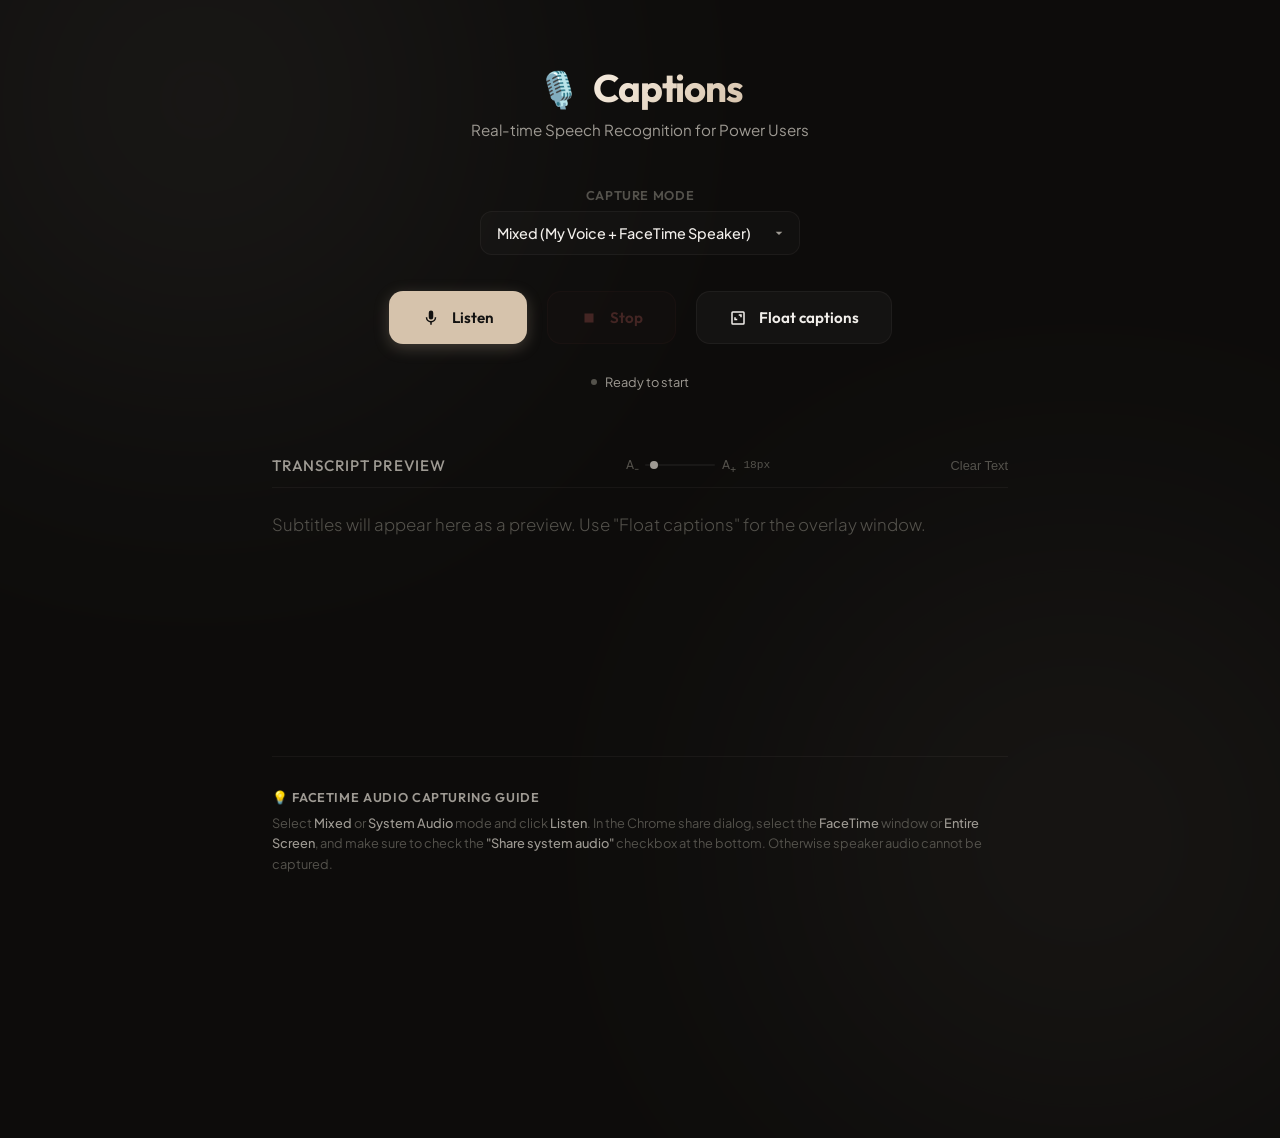
==== commit 15f1465e: "Reposition controls to top with large premium buttons and shift transcript preview to bottom" ====
--- a/static/index.html
+++ b/static/index.html
@@ -9,25 +9,59 @@
     <link rel="preconnect" href="https://fonts.gstatic.com" crossorigin>
     <link href="https://fonts.googleapis.com/css2?family=Outfit:wght@300;400;500;600;700&family=Plus+Jakarta+Sans:wght@300;400;500;600&display=swap" rel="stylesheet">
     <!-- Main Style Sheet -->
-    <link rel="stylesheet" href="/static/style.css?v=1.0.3">
+    <link rel="stylesheet" href="/static/style.css?v=1.0.4">
 </head>
 <body>
     <!-- Background glow gradients -->
     <div class="bg-glow bg-glow-1"></div>
     <div class="bg-glow bg-glow-2"></div>
  
-    <!-- Minimal Top Toolbar -->
-    <header class="app-toolbar">
-        <div class="logo-area">
-            <span class="logo-icon">🎙️</span>
-            <span class="logo-text">Captions</span>
-        </div>
- 
-        <div class="toolbar-controls">
-            <!-- Engine Status -->
-            <div class="status-indicator">
-                <span id="status-dot" class="dot dot-offline"></span>
-                <span id="status-text" class="status-text">Offline</span>
+    <main class="app-container">
+        <!-- Brand Header -->
+        <header class="app-header">
+            <div class="logo-area">
+                <span class="logo-icon">🎙️</span>
+                <h1>Captions</h1>
+            </div>
+            <p class="subtitle">Real-time Speech Recognition for Power Users</p>
+        </header>
+
+        <!-- Center Control Section -->
+        <section class="control-panel">
+            <!-- Capture Mode dropdown -->
+            <div class="audio-source-row">
+                <label for="select-source" class="source-label">Capture Mode</label>
+                <div class="select-wrapper">
+                    <select id="select-source" class="source-select" title="Capture Mode">
+                        <option value="mixed" selected>Mixed (My Voice + FaceTime Speaker)</option>
+                        <option value="system">System Audio Only (Speaker Only)</option>
+                        <option value="mic">Microphone Only (Voice Only)</option>
+                    </select>
+                </div>
+            </div>
+
+            <!-- Prominent Buttons Bar -->
+            <div class="action-buttons-row">
+                <button id="btn-start" class="btn-premium btn-listen" title="Start Listening">
+                    <svg viewBox="0 0 24 24"><path d="M12,2A3,3 0 0,1 15,5V11A3,3 0 0,1 12,14A3,3 0 0,1 9,11V5A3,3 0 0,1 12,2M19,11C19,14.53 16.39,17.44 13,17.93V21H11V17.93C7.61,17.44 5,14.53 5,11H7A5,5 0 0,0 12,16A5,5 0 0,0 17,11H19Z"/></svg>
+                    Listen
+                </button>
+                <button id="btn-stop" class="btn-premium btn-stop" disabled title="Stop Listening">
+                    <svg viewBox="0 0 24 24"><path d="M18,18H6V6H18V18Z"/></svg>
+                    Stop
+                </button>
+                <button id="btn-float" class="btn-premium btn-float" title="Launch Floating Overlay">
+                    <svg viewBox="0 0 24 24"><path d="M19,19H5V5H19M19,3H5A2,2 0 0,0 3,5V19A2,2 0 0,0 5,21H19A2,2 0 0,0 21,19V5A2,2 0 0,0 19,3M13,7H17V11H15V9H13M9,13H11V15H7V11H9" /></svg>
+                    Float captions
+                </button>
+            </div>
+
+            <!-- Integrated Status and Audio Visualizer -->
+            <div class="status-row">
+                <div class="status-indicator">
+                    <span id="status-dot" class="dot dot-offline"></span>
+                    <span id="status-text" class="status-text">Ready to start</span>
+                </div>
                 
                 <!-- Tiny Audio Wave Visualizer -->
                 <div class="visualizer-mini" id="visualizer-mini" style="display: none;">
@@ -37,43 +71,12 @@
                     <div class="mini-bar"></div>
                 </div>
             </div>
- 
-            <!-- Audio Capture Source Selector -->
-            <div class="select-wrapper">
-                <select id="select-source" class="source-select" title="Capture Mode">
-                    <option value="mixed" selected>🎙️ Mixed (Voice + Speaker)</option>
-                    <option value="system">🔊 System Audio Only</option>
-                    <option value="mic">🎤 Microphone Only</option>
-                </select>
-            </div>
- 
-            <!-- Control Buttons -->
-            <button id="btn-start" class="btn-minimal" title="Start Listening">
-                <svg viewBox="0 0 24 24"><path d="M12,2A3,3 0 0,1 15,5V11A3,3 0 0,1 12,14A3,3 0 0,1 9,11V5A3,3 0 0,1 12,2M19,11C19,14.53 16.39,17.44 13,17.93V21H11V17.93C7.61,17.44 5,14.53 5,11H7A5,5 0 0,0 12,16A5,5 0 0,0 17,11H19Z"/></svg>
-                Listen
-            </button>
-            <button id="btn-stop" class="btn-minimal" disabled title="Stop Listening">
-                <svg viewBox="0 0 24 24"><path d="M18,18H6V6H18V18Z"/></svg>
-                Stop
-            </button>
-            <button id="btn-float" class="btn-minimal" title="Launch Float overlay">
-                <svg viewBox="0 0 24 24"><path d="M19,19H5V5H19M19,3H5A2,2 0 0,0 3,5V19A2,2 0 0,0 5,21H19A2,2 0 0,0 21,19V5A2,2 0 0,0 19,3M13,7H17V11H15V9H13M9,13H11V15H7V11H9" /></svg>
-                Overlay
-            </button>
- 
-            <!-- Settings Toggler -->
-            <button id="btn-settings" class="btn-settings" title="Application Settings">
-                <svg viewBox="0 0 24 24"><path d="M12,15.5A3.5,3.5 0 0,1 8.5,12A3.5,3.5 0 0,1 12,8.5A3.5,3.5 0 0,1 15.5,12A3.5,3.5 0 0,1 12,15.5M19.43,12.97C19.47,12.65 19.5,12.33 19.5,12C19.5,11.67 19.47,11.34 19.43,11L21.54,9.37C21.73,9.22 21.78,8.95 21.66,8.73L19.66,5.27C19.54,5.05 19.27,4.96 19.05,5.05L16.56,6.05C16.04,5.66 15.47,5.34 14.86,5.08L14.47,2.42C14.43,2.18 14.22,2 13.97,2H9.97C9.72,2 9.51,2.18 9.47,2.42L9.09,5.08C8.47,5.34 7.9,5.66 7.38,6.05L4.89,5.05C4.67,4.96 4.4,5.05 4.28,5.27L2.28,8.73C2.16,8.95 2.21,9.22 2.4,9.37L4.51,11C4.47,11.34 4.5,11.67 4.5,12C4.5,12.33 4.47,12.65 4.51,12.97L2.4,14.63C2.21,14.78 2.16,15.05 2.28,15.27L4.28,18.73C4.4,18.95 4.67,19.04 4.89,18.95L7.38,17.95C7.9,18.34 8.47,18.66 9.09,18.92L9.47,21.58C9.51,21.82 9.72,22 9.97,22H13.97C14.22,22 14.43,21.82 14.47,21.58L14.86,18.92C15.47,18.66 16.04,18.34 16.56,17.95L19.05,18.95C19.27,19.04 19.54,18.95 19.66,18.73L21.66,15.27C21.78,15.05 21.73,14.78 21.54,14.63L19.43,12.97Z"/></svg>
-            </button>
-        </div>
-    </header>
- 
-    <!-- Main Workspace -->
-    <main class="app-main">
-        <section class="transcript-container">
-            <!-- Transcript Header -->
+        </section>
+
+        <!-- Secondary Live Transcript Preview -->
+        <section class="transcript-preview-panel">
             <div class="transcript-header">
-                <h2>Live Transcript</h2>
+                <h2>Transcript Preview</h2>
                 
                 <!-- Compact Font Size slider -->
                 <div class="font-size-control">
@@ -88,53 +91,20 @@
  
             <!-- Focused Transcript Box -->
             <div class="transcript-box" id="transcript-box">
-                <p id="placeholder-text" class="placeholder-text">Begin speaking or start your video call to display real-time transcriptions here...</p>
+                <p id="placeholder-text" class="placeholder-text">Subtitles will appear here as a preview. Use "Float captions" for the overlay window.</p>
                 <span id="final-span" class="text-final"></span>
                 <span id="nonfinal-span" class="text-nonfinal"></span>
             </div>
         </section>
+
+        <!-- FaceTime Aggregate Device Guide -->
+        <footer class="app-guide">
+            <h3>💡 FaceTime Audio Capturing Guide</h3>
+            <p>Select <strong>Mixed</strong> or <strong>System Audio</strong> mode and click <strong>Listen</strong>. In the Chrome share dialog, select the <strong>FaceTime</strong> window or <strong>Entire Screen</strong>, and make sure to check the <strong>"Share system audio"</strong> checkbox at the bottom. Otherwise speaker audio cannot be captured.</p>
+        </footer>
     </main>
  
-    <!-- Settings Overlay Modal (Raycast style) -->
-    <div class="modal-overlay" id="settings-modal-overlay">
-        <div class="settings-modal">
-            <header class="modal-header">
-                <h3>Application Settings</h3>
-                <button id="btn-close-modal" class="btn-close-modal" title="Close Settings">×</button>
-            </header>
- 
-            <div class="modal-body">
-                <!-- Guide Section -->
-                <div class="settings-section">
-                    <h4>💡 FaceTime Audio Capturing Guide</h4>
-                    <ol class="guide-list">
-                        <li>Select <strong>Mixed</strong> or <strong>System Audio</strong> capture mode.</li>
-                        <li>Click <strong>Listen</strong> and Chrome will prompt you to share a screen or window.</li>
-                        <li>Select the <strong>FaceTime</strong> window or your <strong>Entire Screen</strong>.</li>
-                        <li><strong>CRITICAL:</strong> Check the <strong>"Share system audio"</strong> checkbox in the Chrome share popup window! Otherwise FaceTime speaker audio won't be captured.</li>
-                        <li><em>Safari/Firefox Fallback:</em> Create an Aggregate Device with BlackHole and map it as your default Mic source.</li>
-                    </ol>
-                </div>
- 
-                <!-- Info Section -->
-                <div class="settings-section">
-                    <h4>⚙️ System Info</h4>
-                    <ul class="guide-list" style="list-style-type: none; padding-left: 0;">
-                        <li>Status: <strong style="color: var(--text-primary)">Ready to connect</strong></li>
-                        <li>Backend Host: <code style="font-family: monospace; color: var(--primary);">localhost:8000</code></li>
-                        <li>Interface Resolution: <strong style="color: var(--text-primary)">Consumer High-DPI</strong></li>
-                    </ul>
-                </div>
-            </div>
- 
-            <footer class="modal-footer">
-                <p>Powered by <strong>Soniox Realtime API (v4)</strong></p>
-                <span>v1.1.0</span>
-            </footer>
-        </div>
-    </div>
- 
     <!-- App Script -->
-    <script src="/static/app.js?v=1.0.3"></script>
+    <script src="/static/app.js?v=1.0.4"></script>
 </body>
 </html>
--- a/static/style.css
+++ b/static/style.css
@@ -1,26 +1,26 @@
 /* Premium Consumer Design System Tokens */
 :root {
     --bg-color: #0d0c0b; /* Deep warm black/charcoal */
-    --card-bg: rgba(22, 21, 19, 0.6); /* Translucent warm grey */
+    --card-bg: rgba(22, 21, 19, 0.4); /* Translucent warm grey */
     --border-color: rgba(225, 218, 204, 0.05); /* Minimal separator line */
     --text-primary: #f2efeb; /* Soft warm white/ivory */
     --text-secondary: #9e9a93; /* Muted warm grey */
     --text-faint: #54524c; /* Faint warm grey */
     
     --primary: #d6c3ac; /* Soft warm sand/beige */
-    --primary-glow: rgba(214, 195, 172, 0.15);
+    --primary-glow: rgba(214, 195, 172, 0.25);
     --accent: #f7ede0; /* Bright warm ivory */
     --accent-glow: rgba(247, 237, 224, 0.2);
     
     --danger: #e06c67; /* Soft warm red */
-    --danger-glow: rgba(224, 108, 103, 0.15);
+    --danger-glow: rgba(224, 108, 103, 0.25);
     --success: #8bb39c; /* Soft sage green */
-    --success-glow: rgba(139, 179, 156, 0.2);
+    --success-glow: rgba(139, 179, 156, 0.25);
     
     --font-heading: 'Outfit', -apple-system, BlinkMacSystemFont, "Segoe UI", Roboto, sans-serif;
     --font-body: 'Plus Jakarta Sans', -apple-system, BlinkMacSystemFont, "Segoe UI", Roboto, sans-serif;
     
-    --caption-font-size: 1.5rem;
+    --caption-font-size: 1.15rem; /* Secondary preview text size */
 }
 
 /* Global Reset */
@@ -35,20 +35,20 @@
     color: var(--text-primary);
     font-family: var(--font-body);
     min-height: 100vh;
-    overflow: hidden;
+    overflow-y: auto;
     position: relative;
     display: flex;
-    flex-direction: column;
-}
-
-/* Arc-style Background Ambient Glows */
+    justify-content: center;
+}
+
+/* Ambient Glow Gradients */
 .bg-glow {
     position: absolute;
     width: 600px;
     height: 600px;
     border-radius: 50%;
-    filter: blur(140px);
-    opacity: 0.08;
+    filter: blur(150px);
+    opacity: 0.06;
     z-index: -1;
     pointer-events: none;
 }
@@ -63,166 +63,228 @@
     background-color: var(--primary);
 }
 
-/* Minimal Top Toolbar (Arc / Raycast style) */
-.app-toolbar {
-    width: 100%;
-    height: 64px;
-    border-bottom: 1px solid var(--border-color);
-    background: rgba(13, 12, 11, 0.7);
-    backdrop-filter: blur(20px);
-    -webkit-backdrop-filter: blur(20px);
-    display: flex;
-    justify-content: space-between;
-    align-items: center;
-    padding: 0 2rem;
-    z-index: 100;
-}
-
+/* Main Layout Container */
+.app-container {
+    width: 100%;
+    max-width: 800px;
+    padding: 4rem 2rem;
+    display: flex;
+    flex-direction: column;
+    gap: 3rem;
+    box-sizing: border-box;
+}
+
+/* Brand Header */
+.app-header {
+    text-align: center;
+}
 .logo-area {
     display: flex;
-    align-items: center;
-    gap: 0.5rem;
+    justify-content: center;
+    align-items: center;
+    gap: 0.75rem;
+    margin-bottom: 0.5rem;
 }
 .logo-icon {
-    font-size: 1.25rem;
-}
-.logo-text {
+    font-size: 2.2rem;
+}
+.app-header h1 {
     font-family: var(--font-heading);
-    font-size: 1.1rem;
-    font-weight: 600;
-    letter-spacing: -0.02em;
+    font-size: 2.4rem;
+    font-weight: 700;
+    letter-spacing: -0.03em;
     background: linear-gradient(135deg, var(--accent) 0%, var(--primary) 100%);
     -webkit-background-clip: text;
     -webkit-text-fill-color: transparent;
 }
-
-/* Toolbar Control Group */
-.toolbar-controls {
-    display: flex;
-    align-items: center;
-    gap: 1.25rem;
-}
-
-/* Status Indicator Group */
-.status-indicator {
-    display: flex;
-    align-items: center;
+.subtitle {
+    font-size: 0.95rem;
+    color: var(--text-secondary);
+    font-weight: 400;
+}
+
+/* Center Control Panel */
+.control-panel {
+    display: flex;
+    flex-direction: column;
+    gap: 1.75rem;
+    width: 100%;
+    max-width: 650px;
+    margin: 0 auto;
+}
+
+/* Audio Source Row */
+.audio-source-row {
+    display: flex;
+    flex-direction: column;
     gap: 0.5rem;
+    align-items: center;
+}
+.source-label {
+    font-family: var(--font-heading);
     font-size: 0.8rem;
-    color: var(--text-secondary);
-}
-.dot {
-    width: 6px;
-    height: 6px;
-    border-radius: 50%;
-}
-.dot-offline {
-    background-color: var(--text-faint);
-}
-.dot-connecting {
-    background-color: var(--primary);
-    box-shadow: 0 0 8px var(--primary-glow);
-    animation: pulse 1.5s infinite;
-}
-.dot-online {
-    background-color: var(--success);
-    box-shadow: 0 0 8px var(--success-glow);
-    animation: pulse-online 1.5s infinite;
-}
-
-/* Minimal Selector Dropdown */
+    font-weight: 600;
+    color: var(--text-faint);
+    text-transform: uppercase;
+    letter-spacing: 0.05em;
+}
 .select-wrapper {
     position: relative;
+    width: 100%;
+    max-width: 320px;
 }
 .source-select {
-    background: transparent;
+    width: 100%;
+    background: rgba(255, 255, 255, 0.02);
     border: 1px solid var(--border-color);
-    border-radius: 8px;
-    padding: 0.4rem 2rem 0.4rem 0.75rem;
+    border-radius: 12px;
+    padding: 0.75rem 2.5rem 0.75rem 1rem;
     font-family: var(--font-body);
-    font-size: 0.8rem;
+    font-size: 0.9rem;
     font-weight: 500;
-    color: var(--text-secondary);
+    color: var(--text-primary);
     cursor: pointer;
     outline: none;
     appearance: none;
     -webkit-appearance: none;
     background-image: url("data:image/svg+xml;utf8,<svg xmlns='http://www.w3.org/2000/svg' width='16' height='16' viewBox='0 0 24 24' fill='%239e9a93'><path d='M7 10l5 5 5-5z'/></svg>");
     background-repeat: no-repeat;
-    background-position: right 6px center;
-    background-size: 14px;
+    background-position: right 12px center;
+    background-size: 16px;
     transition: all 0.2s ease;
+    text-align: center;
 }
 .source-select:hover {
+    border-color: rgba(255, 255, 255, 0.15);
+    background: rgba(255, 255, 255, 0.04);
+}
+.source-select option {
+    background-color: var(--bg-color);
     color: var(--text-primary);
-    border-color: rgba(255, 255, 255, 0.15);
-}
-
-/* Minimal Action Buttons */
-.btn-minimal {
-    background: transparent;
+    text-align: left;
+}
+
+/* Action Buttons Bar */
+.action-buttons-row {
+    display: flex;
+    justify-content: center;
+    gap: 1.25rem;
+    flex-wrap: wrap;
+    margin-top: 0.5rem;
+}
+
+/* Large Premium Buttons */
+.btn-premium {
+    display: inline-flex;
+    align-items: center;
+    justify-content: center;
+    gap: 0.75rem;
+    padding: 1rem 2rem;
+    font-family: var(--font-heading);
+    font-size: 0.95rem;
+    font-weight: 600;
+    border-radius: 14px;
     border: 1px solid var(--border-color);
-    color: var(--text-secondary);
-    padding: 0.4rem 0.8rem;
-    border-radius: 8px;
-    font-family: var(--font-heading);
+    cursor: pointer;
+    transition: all 0.25s cubic-bezier(0.16, 1, 0.3, 1);
+    outline: none;
+}
+.btn-premium svg {
+    width: 18px;
+    height: 18px;
+    fill: currentColor;
+}
+.btn-premium:disabled {
+    opacity: 0.25;
+    cursor: not-allowed;
+    transform: none !important;
+    box-shadow: none !important;
+}
+
+.btn-listen {
+    background: var(--primary);
+    color: #121110;
+    border-color: transparent;
+    box-shadow: 0 4px 15px var(--primary-glow);
+}
+.btn-listen:hover:not(:disabled) {
+    transform: translateY(-2px);
+    background: var(--accent);
+    box-shadow: 0 6px 22px var(--accent-glow);
+}
+.btn-listen:active:not(:disabled) {
+    transform: translateY(0);
+}
+
+.btn-stop {
+    background: rgba(224, 108, 103, 0.06);
+    color: var(--danger);
+    border-color: rgba(224, 108, 103, 0.15);
+}
+.btn-stop:hover:not(:disabled) {
+    transform: translateY(-2px);
+    background: var(--danger);
+    color: #121110;
+    border-color: transparent;
+    box-shadow: 0 6px 20px var(--danger-glow);
+}
+.btn-stop:active:not(:disabled) {
+    transform: translateY(0);
+}
+
+.btn-float {
+    background: rgba(255, 255, 255, 0.03);
+    color: var(--text-primary);
+}
+.btn-float:hover:not(:disabled) {
+    transform: translateY(-2px);
+    background: rgba(255, 255, 255, 0.08);
+    border-color: rgba(255, 255, 255, 0.2);
+}
+.btn-float:active:not(:disabled) {
+    transform: translateY(0);
+}
+
+/* Status & Visualizer Row */
+.status-row {
+    display: flex;
+    align-items: center;
+    justify-content: center;
+    gap: 1rem;
+    height: 20px;
+}
+.status-indicator {
+    display: flex;
+    align-items: center;
+    gap: 0.5rem;
     font-size: 0.8rem;
-    font-weight: 500;
-    cursor: pointer;
-    display: inline-flex;
-    align-items: center;
-    gap: 0.5rem;
-    transition: all 0.2s ease;
-    outline: none;
-}
-.btn-minimal:hover:not(:disabled) {
-    color: var(--text-primary);
-    border-color: rgba(255, 255, 255, 0.15);
-    background: rgba(255, 255, 255, 0.02);
-}
-.btn-minimal.active {
-    background: rgba(255, 255, 255, 0.05);
-    border-color: rgba(255, 255, 255, 0.2);
-    color: var(--text-primary);
-}
-.btn-minimal:disabled {
-    opacity: 0.3;
-    cursor: not-allowed;
-}
-
-.btn-minimal svg {
-    width: 14px;
-    height: 14px;
-    fill: currentColor;
-}
-
-/* Settings Icon Button */
-.btn-settings {
-    background: transparent;
-    border: none;
-    color: var(--text-secondary);
-    cursor: pointer;
-    display: flex;
-    align-items: center;
-    justify-content: center;
-    transition: color 0.2s ease;
-    outline: none;
-}
-.btn-settings:hover {
-    color: var(--text-primary);
-}
-.btn-settings svg {
-    width: 16px;
-    height: 16px;
-    fill: currentColor;
+    color: var(--text-secondary);
+}
+.dot {
+    width: 6px;
+    height: 6px;
+    border-radius: 50%;
+}
+.dot-offline {
+    background-color: var(--text-faint);
+}
+.dot-connecting {
+    background-color: var(--primary);
+    box-shadow: 0 0 8px var(--primary-glow);
+    animation: pulse 1.5s infinite;
+}
+.dot-online {
+    background-color: var(--success);
+    box-shadow: 0 0 8px var(--success-glow);
+    animation: pulse-online 1.5s infinite;
 }
 
 /* Tiny Audio Wave Visualizer */
 .visualizer-mini {
     display: flex;
     align-items: center;
-    gap: 2px;
-    height: 12px;
+    gap: 2.5px;
+    height: 14px;
     width: 24px;
 }
 .mini-bar {
@@ -233,34 +295,20 @@
     transition: height 0.1s ease;
 }
 
-/* Main Writing Area Layout */
-.app-main {
-    flex: 1;
-    display: flex;
-    justify-content: center;
-    align-items: center;
-    position: relative;
-    padding: 2rem;
-    height: calc(100vh - 64px);
-}
-
-/* Focused Transcription Container (Linear/Document style) */
-.transcript-container {
-    width: 100%;
-    max-width: 800px;
-    height: 100%;
+/* Secondary Transcript Panel (Clean & Borderless) */
+.transcript-preview-panel {
     display: flex;
     flex-direction: column;
-    position: relative;
-}
-
+    width: 100%;
+    margin-top: 1rem;
+}
 .transcript-header {
     display: flex;
     justify-content: space-between;
     align-items: center;
-    padding-bottom: 1rem;
-    border-bottom: 1px solid rgba(255, 255, 255, 0.02);
-    margin-bottom: 2rem;
+    padding-bottom: 0.75rem;
+    border-bottom: 1px solid var(--border-color);
+    margin-bottom: 1.5rem;
 }
 .transcript-header h2 {
     font-family: var(--font-heading);
@@ -270,7 +318,6 @@
     text-transform: uppercase;
     letter-spacing: 0.05em;
 }
-
 .btn-clear {
     background: transparent;
     border: none;
@@ -284,46 +331,7 @@
     color: var(--text-secondary);
 }
 
-/* The Dominant Transcript Reading Box */
-.transcript-box {
-    flex: 1;
-    width: 100%;
-    overflow-y: auto;
-    font-size: var(--caption-font-size);
-    line-height: 1.8;
-    color: var(--text-primary);
-    padding-bottom: 10rem; /* Space to scroll and breathe */
-    scroll-behavior: smooth;
-    position: relative;
-}
-/* Hide scrollbars for absolute immersion */
-.transcript-box::-webkit-scrollbar {
-    display: none;
-}
-
-.placeholder-text {
-    color: var(--text-faint);
-    font-size: 1.25rem;
-    line-height: 1.7;
-    margin-top: 2rem;
-    font-weight: 300;
-}
-
-.text-final {
-    color: var(--text-primary);
-    font-weight: 400;
-}
-
-.text-nonfinal {
-    background: linear-gradient(135deg, var(--accent) 0%, var(--primary) 100%);
-    -webkit-background-clip: text;
-    -webkit-text-fill-color: transparent;
-    opacity: 0.75;
-    font-weight: 400;
-    border-bottom: 1.5px dashed rgba(214, 195, 172, 0.25);
-}
-
-/* Font Size Control Slider */
+/* Custom Font Size Control */
 .font-size-control {
     display: flex;
     align-items: center;
@@ -365,124 +373,79 @@
     text-align: right;
 }
 
-/* Premium Settings Modal Overlay (Raycast / Apple Style) */
-.modal-overlay {
-    position: fixed;
-    top: 0;
-    left: 0;
-    width: 100%;
-    height: 100%;
-    background: rgba(10, 9, 8, 0.4);
-    backdrop-filter: blur(12px);
-    -webkit-backdrop-filter: blur(12px);
-    display: flex;
-    justify-content: center;
-    align-items: center;
-    opacity: 0;
-    pointer-events: none;
-    transition: opacity 0.3s cubic-bezier(0.16, 1, 0.3, 1);
-    z-index: 500;
-}
-.modal-overlay.open {
-    opacity: 1;
-    pointer-events: auto;
-}
-
-.settings-modal {
-    width: 100%;
-    max-width: 520px;
-    background: var(--card-bg);
-    border: 1px solid var(--border-color);
-    border-radius: 16px;
-    box-shadow: 0 20px 50px rgba(0, 0, 0, 0.4);
+/* Borderless Transcript Box */
+.transcript-box {
+    width: 100%;
+    min-height: 180px;
+    max-height: 320px;
+    overflow-y: auto;
+    overflow-x: hidden;
+    font-size: var(--caption-font-size);
+    line-height: 1.8;
+    color: var(--text-secondary);
+    padding-bottom: 2rem;
+    scroll-behavior: smooth;
+    position: relative;
+    word-wrap: break-word;
+    overflow-wrap: break-word;
+    word-break: break-word;
+}
+.transcript-box::-webkit-scrollbar {
+    width: 4px;
+}
+.transcript-box::-webkit-scrollbar-thumb {
+    background: rgba(255, 255, 255, 0.04);
+    border-radius: 2px;
+}
+
+.placeholder-text {
+    color: var(--text-faint);
+    font-size: 1.05rem;
+    line-height: 1.6;
+    font-weight: 300;
+}
+.text-final {
+    color: var(--text-primary);
+    font-weight: 400;
+    word-wrap: break-word;
+    overflow-wrap: break-word;
+}
+.text-nonfinal {
+    background: linear-gradient(135deg, var(--accent) 0%, var(--primary) 100%);
+    -webkit-background-clip: text;
+    -webkit-text-fill-color: transparent;
+    opacity: 0.75;
+    font-weight: 400;
+    border-bottom: 1.5px dashed rgba(214, 195, 172, 0.25);
+    word-wrap: break-word;
+    overflow-wrap: break-word;
+}
+
+/* Minimal Bottom FaceTime Guide */
+.app-guide {
     display: flex;
     flex-direction: column;
-    transform: translateY(20px) scale(0.98);
-    transition: transform 0.3s cubic-bezier(0.16, 1, 0.3, 1);
-    overflow: hidden;
-}
-.modal-overlay.open .settings-modal {
-    transform: translateY(0) scale(1);
-}
-
-.modal-header {
-    display: flex;
-    justify-content: space-between;
-    align-items: center;
-    padding: 1.25rem 1.5rem;
-    border-bottom: 1px solid var(--border-color);
-}
-.modal-header h3 {
-    font-family: var(--font-heading);
-    font-size: 1.1rem;
-    font-weight: 600;
-    color: var(--text-primary);
-}
-.btn-close-modal {
-    background: transparent;
-    border: none;
-    color: var(--text-secondary);
-    font-size: 1.25rem;
-    cursor: pointer;
-    display: flex;
-    align-items: center;
-    justify-content: center;
-}
-.btn-close-modal:hover {
-    color: var(--text-primary);
-}
-
-.modal-body {
-    padding: 1.5rem;
-    overflow-y: auto;
-    max-height: 400px;
-    display: flex;
-    flex-direction: column;
-    gap: 1.5rem;
-}
-/* Scrollbar inside settings modal */
-.modal-body::-webkit-scrollbar {
-    width: 4px;
-}
-.modal-body::-webkit-scrollbar-thumb {
-    background: rgba(255, 255, 255, 0.1);
-    border-radius: 2px;
-}
-
-.settings-section h4 {
+    gap: 0.5rem;
+    margin-top: 1rem;
+    padding-top: 2rem;
+    border-top: 1px solid var(--border-color);
+}
+.app-guide h3 {
     font-family: var(--font-heading);
     font-size: 0.8rem;
     font-weight: 600;
     color: var(--text-secondary);
     text-transform: uppercase;
     letter-spacing: 0.05em;
-    margin-bottom: 0.75rem;
-}
-
-/* Guide list styling inside modal */
-.guide-list {
-    padding-left: 1.25rem;
-    font-size: 0.85rem;
-    color: var(--text-secondary);
-    line-height: 1.7;
-}
-.guide-list li {
-    margin-bottom: 0.6rem;
-}
-.guide-list li strong {
-    color: var(--primary);
+}
+.app-guide p {
+    font-size: 0.8rem;
+    color: var(--text-faint);
+    line-height: 1.6;
+}
+.app-guide strong {
+    color: var(--text-secondary);
     font-weight: 500;
-}
-
-.modal-footer {
-    padding: 1rem 1.5rem;
-    border-top: 1px solid var(--border-color);
-    background: rgba(0, 0, 0, 0.1);
-    display: flex;
-    justify-content: space-between;
-    align-items: center;
-    font-size: 0.75rem;
-    color: var(--text-faint);
 }
 
 /* Animations definition */
@@ -491,7 +454,6 @@
     50% { transform: scale(1.3); opacity: 0.4; }
     100% { transform: scale(1); opacity: 1; }
 }
-
 @keyframes pulse-online {
     0% { transform: scale(1); box-shadow: 0 0 4px var(--success); }
     50% { transform: scale(1.3); box-shadow: 0 0 10px var(--success); }
